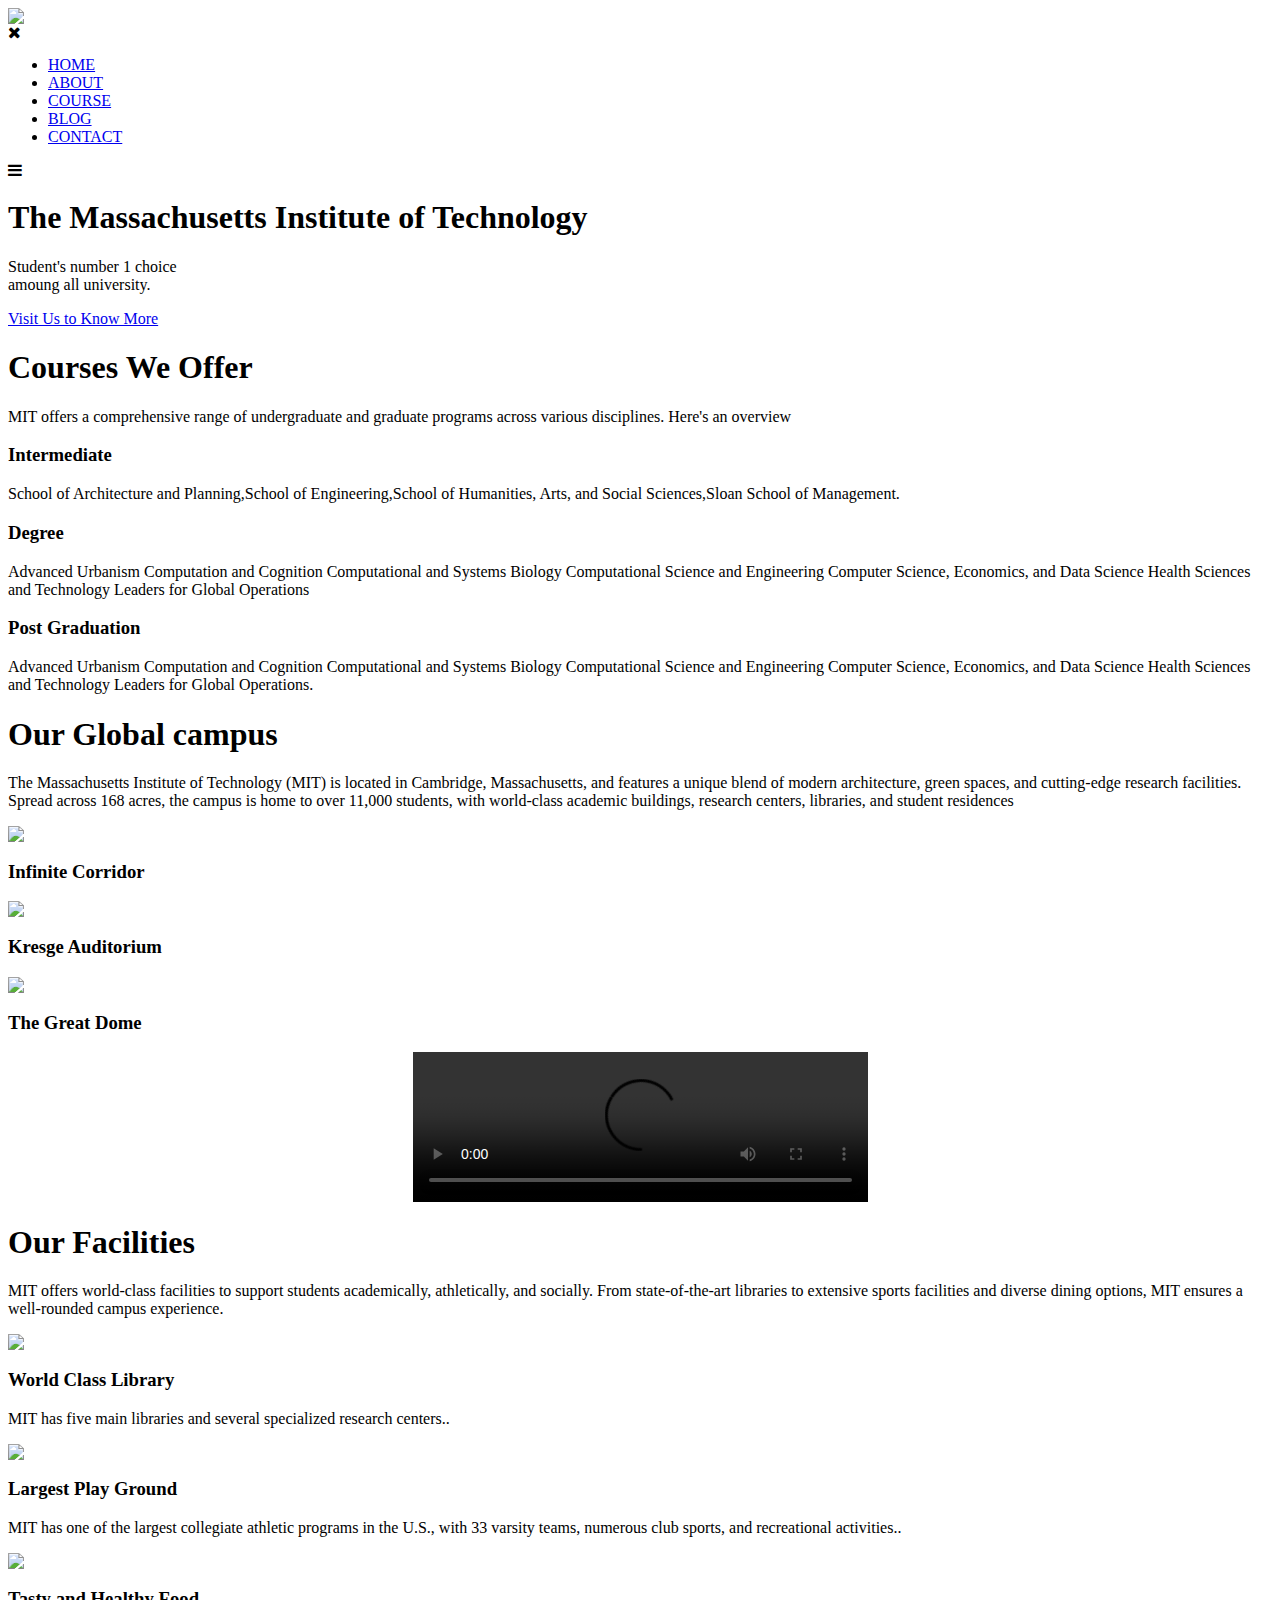
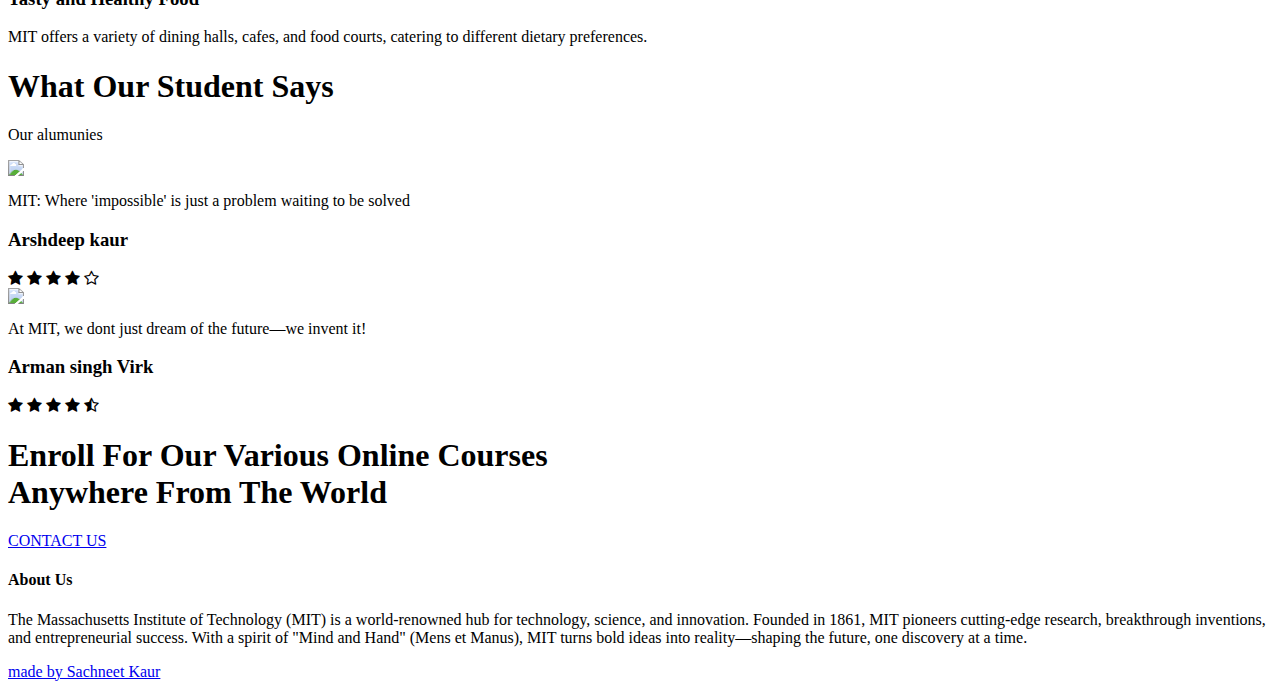
==== index.html @ 964aea7c "Add files via upload" ====
<html>
<head>
<meta name="viewport" content="width=device-width, initial-scale=1.0">
<title>University Website Design - Easy Tutorials</title>
<link rel="stylesheet" href="style.css">
<link href="https://fonts.googleapis.com/css?family=Poppins:100,200,300,400,600,700&display=swap" rel="stylesheet">
<link rel="stylesheet" href="https://stackpath.bootstrapcdn.com/font-awesome/4.7.0/css/font-awesome.min.css"> 
</head>
<body>
    <section class="header">
        
        <nav>
            <a href="index.html"><img src="C:/Users/diljo/OneDrive/Desktop/EdufordCode/images/logo.png"></a>
            <div class="nav-links" id="navLinks">  
                <i class="fa fa-close" onclick="hideMenu()"></i>
                <ul>
                    <li><a href="index.html">HOME</a></li>
                    <li><a href="about.html">ABOUT</a></li>
                    <li><a href="course.html">COURSE</a></li>
                    <li><a href="blog.html">BLOG</a></li>
                    <li><a href="contact.html">CONTACT</a></li>
                </ul>
            </div>
            <i class="fa fa-bars" onclick="showMenu()"></i>
        </nav>
        
        <div class="text-box">
            <h1>The Massachusetts Institute of Technology</h1>
            <p>Student's number 1 choice <br>amoung all university.</p>
            <a href="contact.html" class="hero-btn">Visit Us to Know More</a>
        </div>
    </section>
    
<!---------- course ----------->
    
    <section class="course">
        <h1>Courses We Offer</h1>
        <p>​MIT offers a comprehensive range of undergraduate and graduate programs across various disciplines. Here's an overview</p>
        <div class="row">
            <div class="course-col">
                <h3>Intermediate</h3>
                <p>School of Architecture and Planning,School of Engineering,School of Humanities, Arts, and Social Sciences,Sloan School of Management.</p>
            </div>
            <div class="course-col">
                <h3>Degree</h3>
                <p>Advanced Urbanism

                    Computation and Cognition
                    
                    Computational and Systems Biology
                    
                    Computational Science and Engineering
                    
                    Computer Science, Economics, and Data Science
                    
                    Health Sciences and Technology
                    
                    Leaders for Global Operations</p>
            </div>
            <div class="course-col">
                <h3>Post Graduation</h3>
                <p>Advanced Urbanism

                    Computation and Cognition
                    
                    Computational and Systems Biology
                    
                    Computational Science and Engineering
                    
                    Computer Science, Economics, and Data Science
                    
                    Health Sciences and Technology
                    
                    Leaders for Global Operations.</p>
            </div>
        </div>
    </section>
    
<!---------- campus ---------->
    
    <section class="campus">
        <h1>Our Global campus</h1>
        <p>The Massachusetts Institute of Technology (MIT) is located in Cambridge, Massachusetts, and features a unique blend of modern architecture, green spaces, and cutting-edge research facilities. Spread across 168 acres, the campus is home to over 11,000 students, with world-class academic buildings, research centers, libraries, and student residences</p>
            <div class="row">
                <div class="campus-col">
                    <img src="C:/Users/diljo/OneDrive/Desktop/EdufordCode/images/mitcampus1.jpg">
                    <div class="layer">
                        <h3>Infinite Corridor</h3>
                    </div>
                </div>
                <div class="campus-col">
                    <img src="C:/Users/diljo/OneDrive/Desktop/EdufordCode/images/mitcampus.jpg">
                    <div class="layer">
                        <h3>Kresge Auditorium</h3>
                    </div>
                </div>
                <div class="campus-col">
                    <img src="C:/Users/diljo/OneDrive/Desktop/EdufordCode/images/mitcampus2.jpg.">
                    <div class="layer">
                        <h3>The Great Dome</h3>
                    
                    </div>
                </div>
               
                
            </div>
    </section>
    <div style="display: flex; justify-content: center;">
        <video src="C:/Users/diljo/Downloads/mit.mp4" width="455"  controls></video>
        </div>
    
<!---------- Facilities ---------->
    
    <section class="facility">
        <h1>Our Facilities</h1>
        <p>MIT offers world-class facilities to support students academically, athletically, and socially. From state-of-the-art libraries to extensive sports facilities and diverse dining options, MIT ensures a well-rounded campus experience.</p>
            <div class="row">
                <div class="facility-col">
                    <img src="C:/Users/diljo/OneDrive/Desktop/EdufordCode/images/library.png">
                    <h3>World Class Library</h3>
                    <p>MIT has five main libraries and several specialized research centers..</p>
                </div>
                <div class="facility-col">
                    <img src="C:/Users/diljo/OneDrive/Desktop/EdufordCode/images/basketball.png">
                    <h3>Largest Play Ground</h3>
                    <p>MIT has one of the largest collegiate athletic programs in the U.S., with 33 varsity teams, numerous club sports, and recreational activities..</p>
                </div>
                <div class="facility-col">
                    <img src="C:/Users/diljo/OneDrive/Desktop/EdufordCode/images/cafeteria.png">
                    <h3>Tasty and Healthy Food</h3>
                    <p>MIT offers a variety of dining halls, cafes, and food courts, catering to different dietary preferences.</p>
                </div>
            </div>
    </section>
    
    
<!---------- testimonials ---------->
    
    <section class="testimonials">
        <h1>What Our Student Says</h1>
        <p>Our alumunies </p>
            <div class="row">
                <div class="testimonial-col">
                    <img src="C:/Users/diljo/OneDrive/Desktop/EdufordCode/images/user1.jpg">
                    <div> 
                        <p>MIT: Where 'impossible' is just a problem waiting to be solved</p>
                        <h3>Arshdeep kaur</h3>
                        <i class="fa fa-star"></i>
                        <i class="fa fa-star"></i>
                        <i class="fa fa-star"></i>
                        <i class="fa fa-star"></i>
                        <i class="fa fa-star-o"></i>
                    </div>
                </div>
                <div class="testimonial-col">
                    <img src="C:/Users/diljo/OneDrive/Desktop/EdufordCode/images/user2.jpg">
                    <div>
                        <p>At MIT, we dont just dream of the future—we invent it!</p>
                        <h3>Arman singh Virk</h3>
                        <i class="fa fa-star"></i>
                        <i class="fa fa-star"></i>
                        <i class="fa fa-star"></i>
                        <i class="fa fa-star"></i>
                        <i class="fa fa-star-half-o"></i>
                    </div>
                </div>
                
            </div>
    </section>
    
<!------ Call To Action ------>

<section class="cta">
    
       <h1>Enroll For Our Various Online Courses<br>Anywhere From The World</h1>
        <a href="https://www.youtube.com/c/EasyTutorialsVideo?sub_confirmation=1" class="hero-btn">CONTACT US</a>
    
</section>    
 
<!-------- footer ---------->

<section class="footer">
        <h4>About Us</h4>
        <p>The Massachusetts Institute of Technology (MIT) is a world-renowned hub for technology, science, and innovation. Founded in 1861, MIT pioneers cutting-edge research, breakthrough inventions, and entrepreneurial success. With a spirit of "Mind and Hand" (Mens et Manus), MIT turns bold ideas into reality—shaping the future, one discovery at a time. </p>
        
            
        </div>
        <a href="https://www.youtube.com/c/EasyTutorialsVideo?sub_confirmation=1" class="footer-link"><p>made by Sachneet Kaur</p></a>
</section>    
  
  
<!----JavaScript for toggle menu---->
<script>
    var navLinks = document.getElementById("navLinks");

    function showMenu() {
        navLinks.style.right = "0";
    }

    function hideMenu() {
        navLinks.style.right = "-200px";
    }
</script> 
    
</body>
</html>
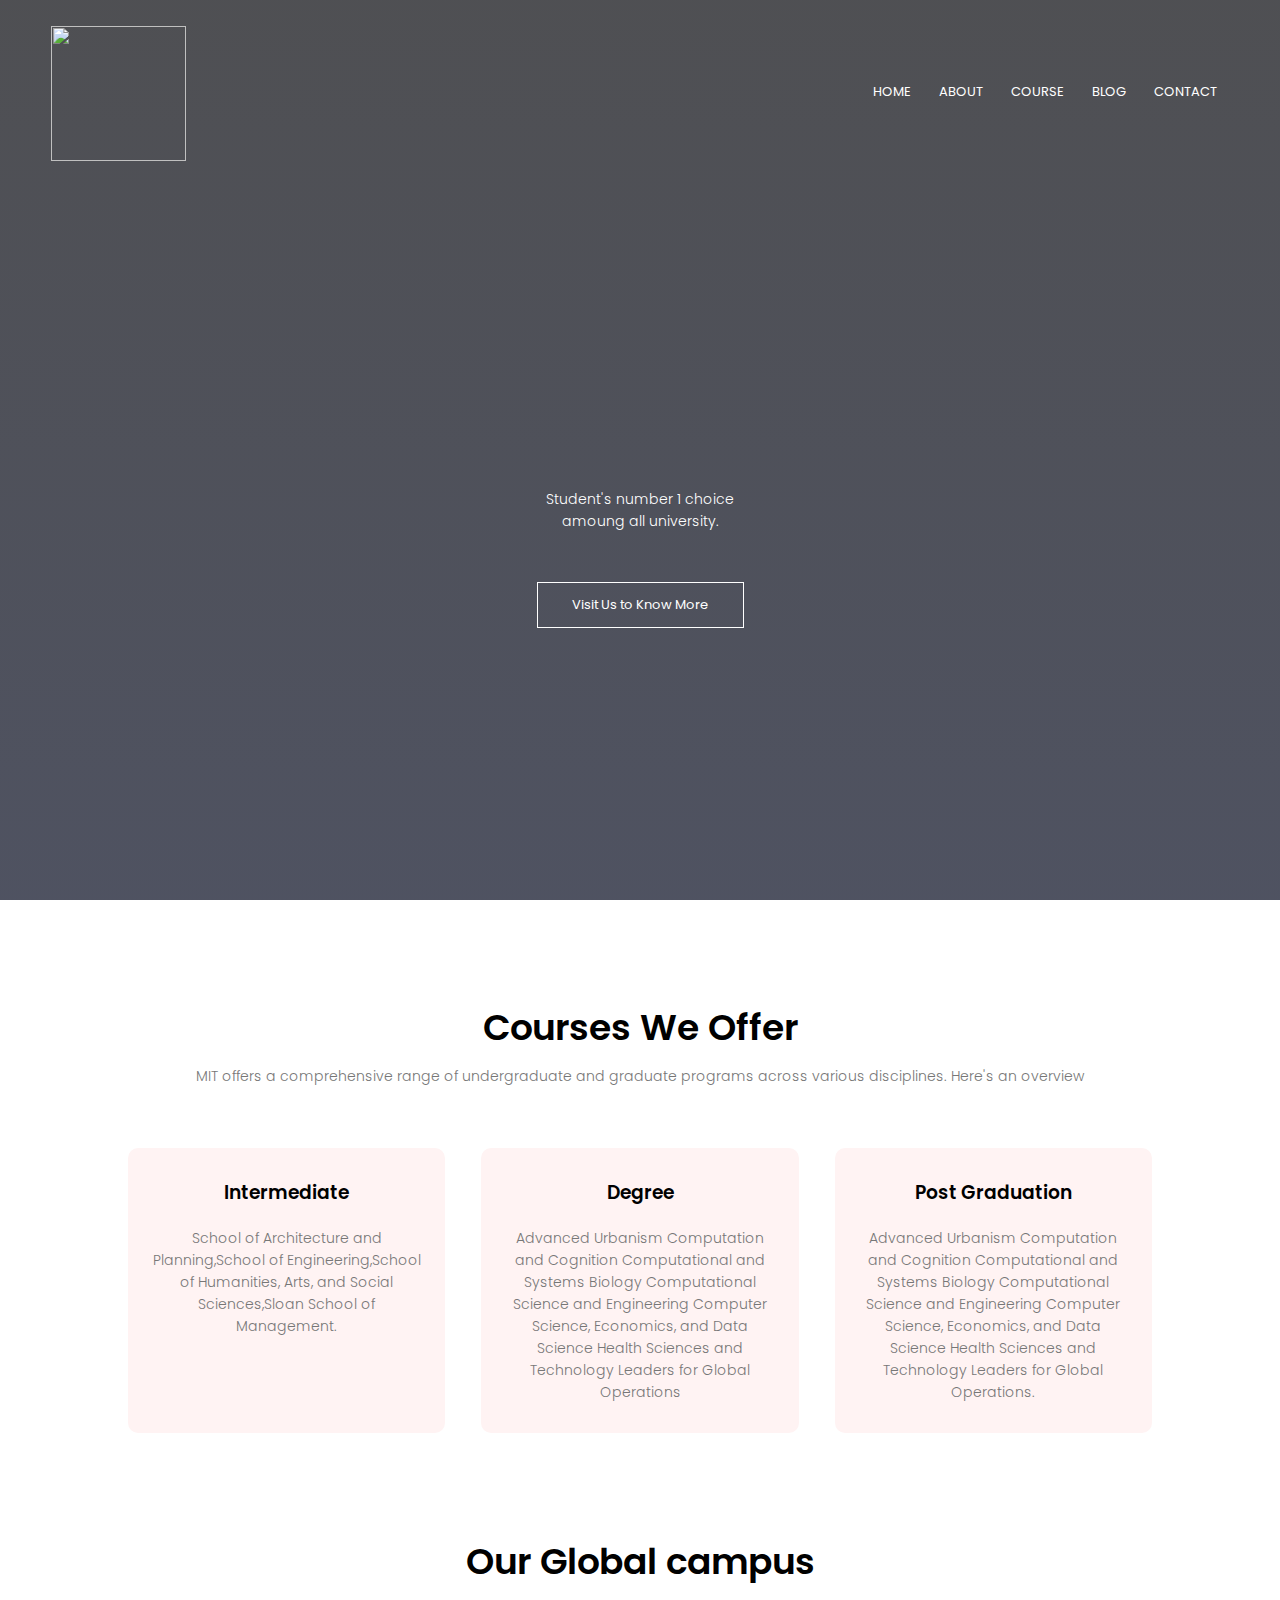
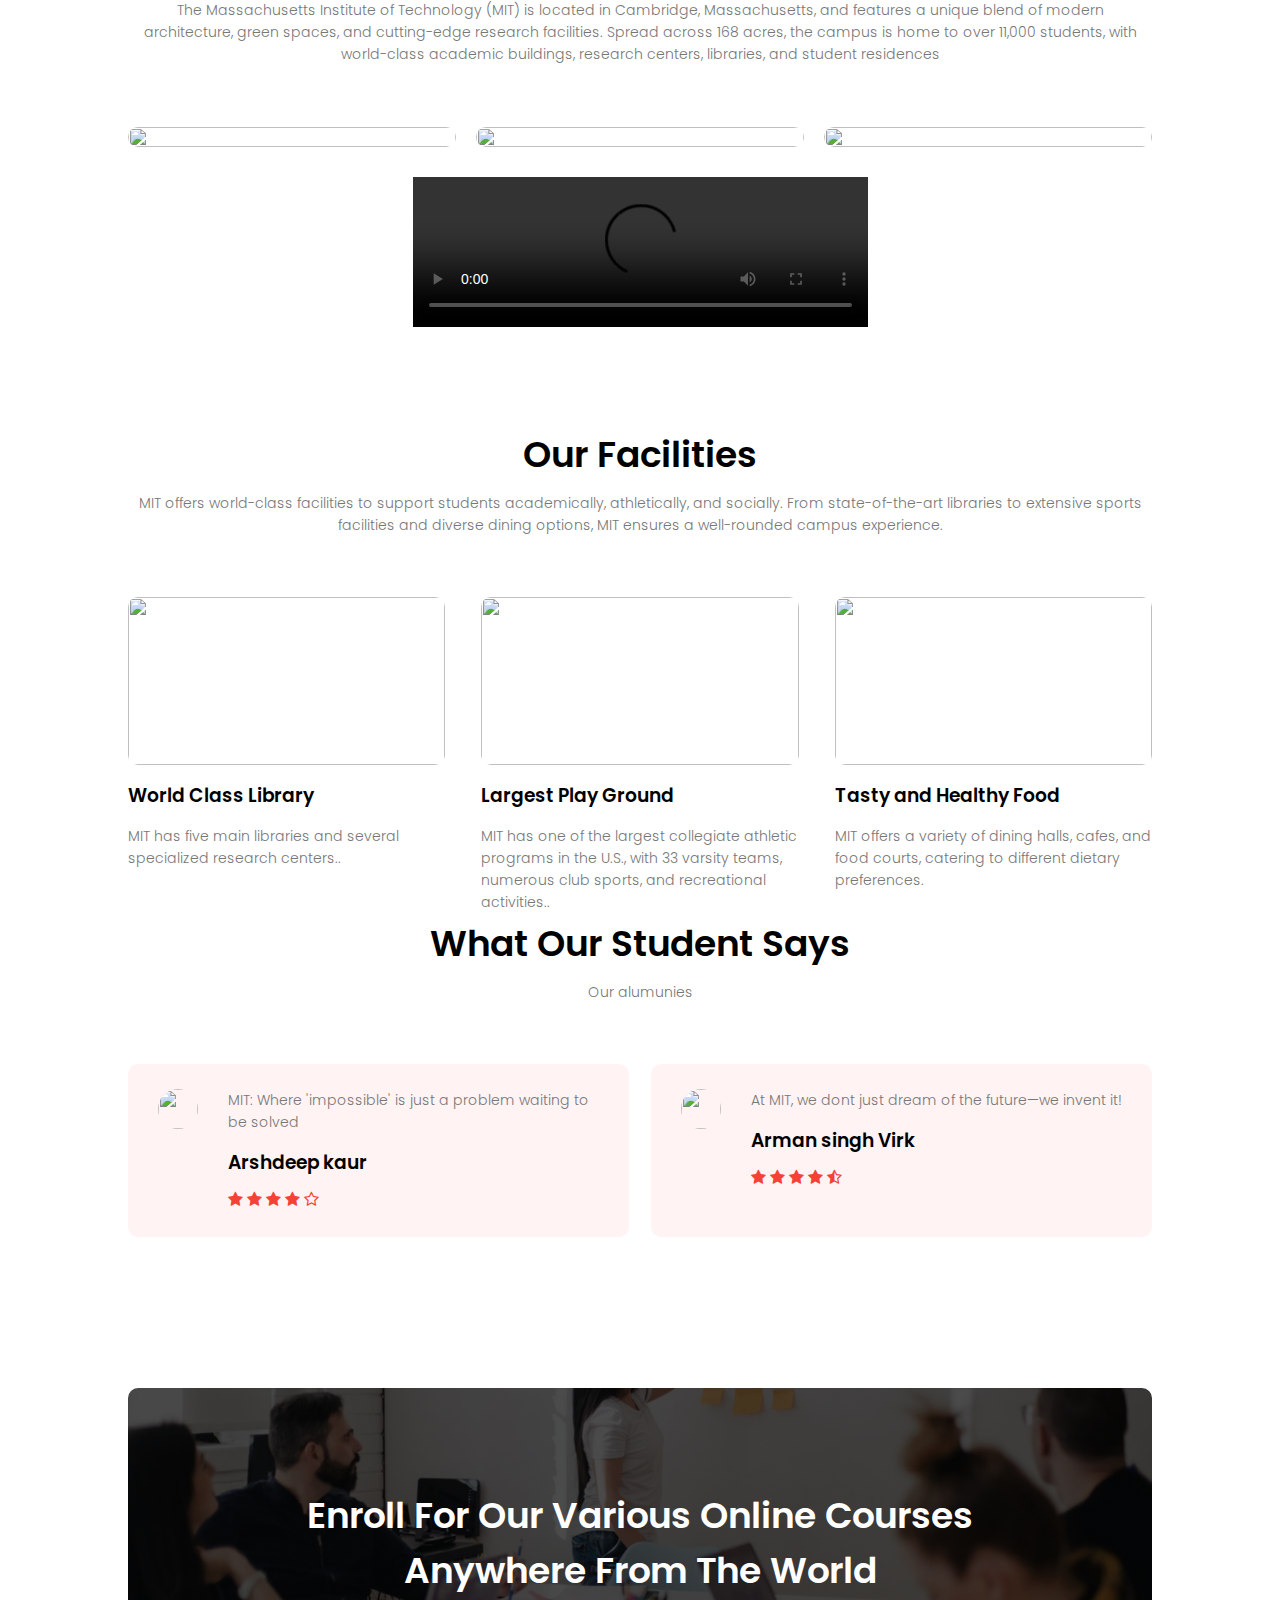
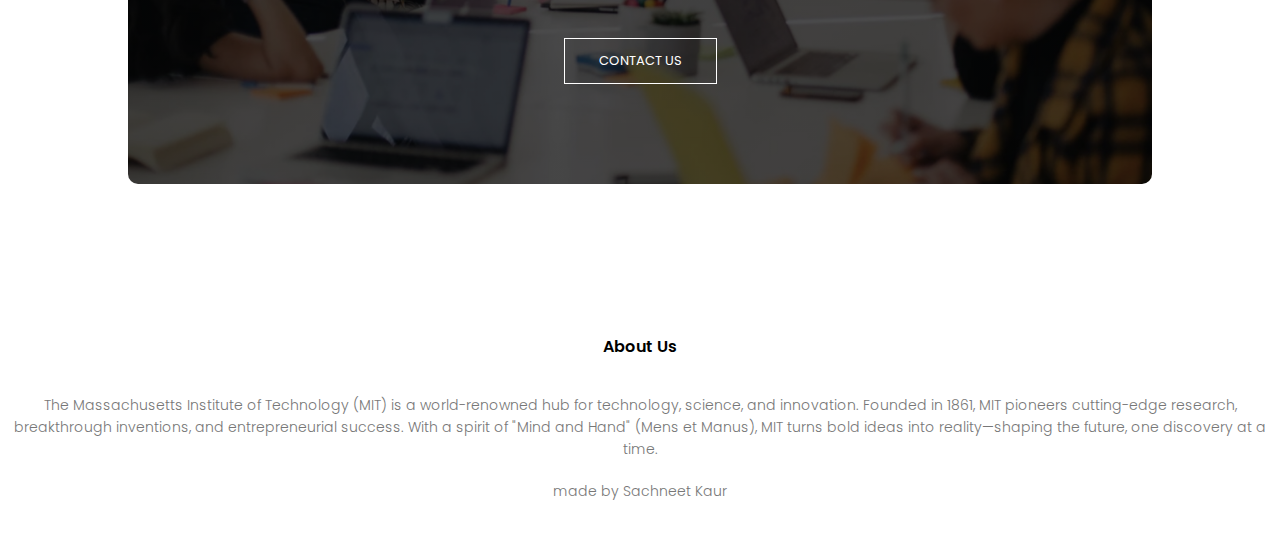
==== commit b29df5b8: "Update index.html" ====
--- a/index.html
+++ b/index.html
@@ -1,7 +1,7 @@
 <html>
 <head>
 <meta name="viewport" content="width=device-width, initial-scale=1.0">
-<title>University Website Design - Easy Tutorials</title>
+<title>massachusetts institute of technology</title>
 <link rel="stylesheet" href="style.css">
 <link href="https://fonts.googleapis.com/css?family=Poppins:100,200,300,400,600,700&display=swap" rel="stylesheet">
 <link rel="stylesheet" href="https://stackpath.bootstrapcdn.com/font-awesome/4.7.0/css/font-awesome.min.css"> 
--- a/style.css
+++ b/style.css
@@ -0,0 +1,587 @@
+*{
+    margin: 0;
+    padding: 0;
+    font-family: 'Poppins', sans-serif;
+}
+.header{
+    min-height: 100vh;
+    width: 100%;
+    background-image: linear-gradient(rgba(4, 5, 10, 0.7),rgba(4,9,30,0.7)),url(C:/Users/diljo/OneDrive/Desktop/EdufordCode/images/banner.jpg);
+    background-position: center;
+    background-size: cover;
+    position: relative;
+    overflow: hidden;
+
+}
+/* Add a 3D perspective */
+/* Smooth Opening Animation */
+/* Smooth Fade-in for Images */
+@keyframes fadeInImages {
+    from {
+        opacity: 0;
+        transform: scale(0.9);
+    }
+    to {
+        opacity: 1;
+        transform: scale(1);
+    }
+}
+
+/* Smooth Fade-in for Texts (Delayed) */
+/* Smooth Fade-in for Images */
+@keyframes fadeInImages {
+    from {
+        opacity: 0;
+        transform: scale(0.9);
+    }
+    to {
+        opacity: 1;
+        transform: scale(1);
+    }
+}
+
+/* Smooth Fade-in for Texts with Center Alignment */
+@keyframes fadeInText {
+    0% {
+        opacity: 0;
+        transform: translateY(20px);
+        text-align: left;
+    }
+    50% {
+        opacity: 0.5;
+    }
+    100% {
+        opacity: 1;
+        transform: translateY(0);
+        text-align: center;
+    }
+}
+
+/* Apply animation to images first */
+img {
+    animation: fadeInImages 1s ease-out;
+}
+
+/* Apply to text with delay & center alignment */
+.text-box h1 {
+    animation: fadeInText 1.5s ease-out;
+    animation-delay: 0.5s; /* Delay so images appear first */
+    opacity: 0; /* Ensures text is hidden until animation starts */
+    animation-fill-mode: forwards;
+}
+
+
+
+
+
+nav{
+    display: flex;
+    padding: 2% 4%;
+    justify-content: space-between;
+    align-items: center;
+}
+nav img{
+    width: 135px;
+}
+.nav-links{
+    flex: 1;
+    text-align: right;
+}
+.nav-links ul li{
+    list-style: none;
+    display: inline-block;
+    padding: 8px 12px;
+    position: relative;
+}
+.nav-links ul li a{
+    color: #fff;
+    text-decoration: none;
+    font-size: 13px;
+}
+.nav-links ul li::after{
+    content: '';
+    width: 0%;
+    height: 2px;
+    background: #f44336;
+    display: block;
+    margin: auto;
+    transition: .5s;    
+}
+.nav-links ul li:hover::after{
+    width: 100%;
+}
+nav .fa{
+    display: none;
+}
+
+.text-box{
+    width: 90%;
+    color: #fff;
+    position: absolute;
+    top: 50%;
+    left: 50%;
+    transform: translate(-50%, -50%);
+    text-align: center;
+}
+.text-box h1{
+    font-size: 62px;
+}
+.text-box p{
+    margin: 20px 0 40px;
+    font-size: 14px;
+    color: #fff;
+}
+.hero-btn {
+    display: inline-block;
+    text-decoration: none;
+    color: #fff;
+    border: 1px solid #fff;
+    padding: 12px 34px;
+    font-size: 13px;
+    background: transparent;
+    position: relative;
+    cursor: pointer;
+    transition: 1s;
+}
+
+.hero-btn:hover{
+    border: 1px solid #f44336;
+    background: #f44336;
+}
+
+
+@media(max-width: 700px)
+{
+   .nav-links ul li
+    {
+        display: block;
+    }
+    .nav-links
+    {
+        position: fixed;
+        background: #f44336;
+        height: 100vh;
+        width: 200px;
+        top: 0;
+        right: -200px;
+        text-align: left;
+        z-index: 2;
+        transition: 0.5s;
+    }
+    .nav-links ul{
+        padding: 30px;
+    }
+    nav .fa{
+        display: block;
+        color: #fff;
+        margin: 10px;
+        font-size: 22px;
+        cursor: pointer; 
+    }
+    .text-box h1{
+        font-size: 20px;
+    }
+}
+
+/*---------- course --------*/
+
+.course{
+    width: 80%;
+    margin: auto;
+    text-align: center;
+    padding-top: 100px;
+}
+h1{
+    font-size: 36px;
+    font-weight: 600;
+}
+p{
+    color: #777;
+    font-size: 14px;
+    font-weight: 300;
+    line-height: 22px;
+    padding: 10px;
+}
+.row{
+    margin-top: 5%;
+    display: flex;
+    justify-content: space-between;  
+}
+  
+.course-col{
+    flex-basis: 31%;
+    background: #fff3f3;
+    border-radius: 10px;
+    margin-bottom: 5%;
+    padding: 20px 12px;
+    box-sizing: border-box;
+    transition: .5s;
+}
+h3{
+    text-align: center;
+    font-weight: 600;
+    margin: 10px 0;
+}
+.course-col:hover{
+    box-shadow: 0 0 20px 0px rgba(0, 0, 0, 0.2);
+}
+
+@media (max-width:700px){
+    .row{
+        flex-direction: column;
+    }
+} 
+
+/*---------------- campus ----------------*/
+
+.campus{
+    width: 80%;
+    margin: auto;
+    text-align: center;
+    padding-top: 50px;
+}
+.campus-col{
+    flex-basis: 32%;
+    border-radius: 10px;
+    margin-bottom: 30px;
+    position: relative;
+    overflow: hidden;
+}
+.campus-col img{
+    width: 100%;
+}
+
+.layer{
+    background: transparent;
+    height: 100%;
+    width: 100%;
+    top: 0;
+    left: 0;
+    position: absolute;
+    transition: .5s;
+}
+.layer:hover{
+    background: rgba(226, 0, 0, 0.7);
+}
+.layer h3{
+    width: 100%;
+    font-weight: 500;
+    color: #fff;
+    font-size: 26px;
+    bottom: 0;
+    left: 50%;
+    transform: translateX(-50%);
+    position: absolute;
+    opacity: 0;
+    transition: .5s;
+}
+.layer:hover h3{
+    bottom: 49%;
+    opacity: 1;
+}
+
+/*-------------- Facilities ----------------*/
+
+.facility{
+    width: 80%;
+    margin: auto;
+    text-align: center;
+    padding-top: 100px;
+}
+.facility-col{
+    flex-basis: 31%;
+    border-radius: 10px;
+    margin-bottom: 5%;
+    text-align: left;
+}
+.facility-col img{
+    width: 100%;
+    border-radius: 10px;
+}
+.facility-col p{
+    padding: 0;
+}
+.facility-col h3{
+    margin-top: 16px;
+    margin-bottom: 15px;
+    text-align: left;
+}
+
+/*---------------- testimonials ------------------*/
+
+.testimonials{
+    width: 80%;
+    margin: auto;
+    padding-top: 100px;
+    text-align: center;
+}
+
+.testimonial-col{
+    flex-basis: 44%;
+    border-radius: 10px;
+    margin-bottom: 5%;
+    text-align: left;
+    background: #fff3f3;
+    padding: 25px;
+    cursor: pointer;
+    display: flex;
+}
+.testimonial-col img{
+    height: 40px;
+    margin-left: 5px;
+    margin-right: 30px;
+    border-radius: 50%;
+}
+.testimonial-col p{
+    padding: 0;
+}
+.testimonial-col h3{
+    margin-top: 15px;
+    text-align: left;
+}
+.testimonial-col .fa{
+    color: #f44336;
+}
+
+@media(max-width:700px){
+    .testimonial-col img{
+        margin-left: 0px;
+        margin-right: 15px;
+    }
+}
+
+/*-------- Call To Action ----------*/
+
+
+.cta{
+    margin: 100px auto;
+    width: 80%;
+    background-image: linear-gradient(rgba(0,0,0,0.7),rgba(0,0,0,0.7)),url(images/banner2.jpg);
+    background-position: center;
+    background-size: cover;
+    border-radius: 10px;
+    text-align: center;
+    padding: 100px 0;
+}
+.cta h1{
+    color: #fff;
+    margin-bottom: 40px; 
+    padding: 0; 
+}
+
+@media(max-width:700px){
+    .cta h1{
+        font-size: 24px;
+    }
+}
+
+/*--------------Footer---------------*/
+
+.footer{
+    width: 100%;
+    text-align: center;
+    padding: 30px 0;
+}
+.footer h4{
+    margin-bottom: 25px;
+    margin-top: 20px;
+    font-weight: 600;
+}
+
+.icons .fa{
+    color: #f44336;
+    margin: 0 13px;
+    cursor: pointer;
+    padding: 18px 0;
+}
+.fa-heart-o{
+    color: #f44336;
+}
+
+
+/*--------------- About Us Page --------------*/
+
+
+.sub-header{
+    height: 50vh;
+    width: 100%;
+    background-image: linear-gradient(rgba(4,9,30,0.7),rgba(4,9,30,0.7)),url(images/background.jpg);
+    background-position: center;
+    background-size: cover;
+    text-align: center;
+    color: #fff;
+}
+.sub-header h1{
+    margin-top: 100px;
+}
+.about-us{
+    width: 80%;
+    margin: auto;
+    padding-top: 80px;
+    padding-bottom: 50px;
+}
+
+.about-col{
+    flex-basis: 48%;
+    padding: 30px 2px;
+}
+.about-col h1{
+    padding-top: 0;
+}
+.about-col p{
+    padding: 15px 0 25px;
+}
+
+.hero-btn.red-btn{
+    border: 1px solid #f44336;
+    background: transparent;
+    color: #f44336;
+}
+.hero-btn.red-btn:hover{
+    border: 1px solid #f44336;
+    background: #f44336;
+    color: #fff;
+}
+.hero-btn.red-btn::after{
+    background: #f44336;
+}
+.hero-btn.red-btn::before{
+    background: #f44336;
+}
+.content-image{
+    flex-basis: 50%;
+}
+.about-col img{
+    width: 100%;
+}
+
+/*---------- Blog Page -------------*/
+
+.blog-content{
+    width: 80%;
+    margin: auto;
+    padding: 60px 0;
+}
+.blog-left{
+    flex-basis: 65%;
+}
+.blog-right{
+    flex-basis: 32%;
+}
+.blog-left img{
+    width: 100%;
+}
+.blog-left h2{
+    color: #222;
+    font-weight: 600;
+    margin: 30px 0;
+}
+.blog-left p{
+    color: #999;
+    padding: 0;
+}
+
+.blog-right h3{
+    background: #f44336;
+    color: #fff;
+    padding: 7px 0;
+    font-size: 16px;
+    margin-bottom: 20px;
+}
+.blog-right div{
+    display: flex;
+    align-items: center;
+    justify-content: space-between;
+    color: #555;
+    padding: 8px;
+    box-sizing: border-box;
+}
+
+.comment-box{
+    border: 1px solid #ccc;
+    margin: 50px 0;
+    padding: 10px 20px;
+}
+
+.comment-box h3{
+    text-align: left;
+}
+.comment-form input, .comment-form textarea{
+    width: 100%;
+    padding: 10px;
+    margin: 15px 0;
+    box-sizing: border-box;
+    border: none;
+    outline: none;
+    background: #f0f0f0;
+}
+.comment-form button{
+    margin: 10px 0;
+}
+
+
+@media (max-width:700px){
+    .sub-header h1{
+        font-size: 24px;
+    }
+} 
+
+
+/*------- Contact Us Page ------------*/
+
+.location{
+    width: 80%;
+    margin: auto;
+    padding: 80px 0;
+}
+.location iframe{
+    width: 100%;
+}
+
+.contact-us{
+    width: 80%;
+    margin: auto;
+}
+.contact-col{
+    flex-basis: 48%;
+    margin-bottom: 30px;
+}
+
+.contact-col div{
+    display: flex;
+    align-items: center;
+    margin-bottom: 40px;
+}
+
+.contact-col div .fa{
+    font-size: 28px;
+    color: #f44336;
+    margin: 10px;
+    margin-right: 30px;
+}
+    
+.contact-col div p{
+    padding: 0;
+}
+.contact-col div h5{
+    font-size: 20px;
+    margin-bottom: 5px;
+    color: #555;
+    font-weight: 400;
+    
+}
+.contact-col input, .contact-col textarea{
+    width: 100%;
+    padding: 15px;
+    margin-bottom: 17px;
+    outline: none;
+    border: 1px solid #ccc;
+}
+
+.footer-link{
+    text-decoration: none;
+    color: #777;
+}
+
+
+
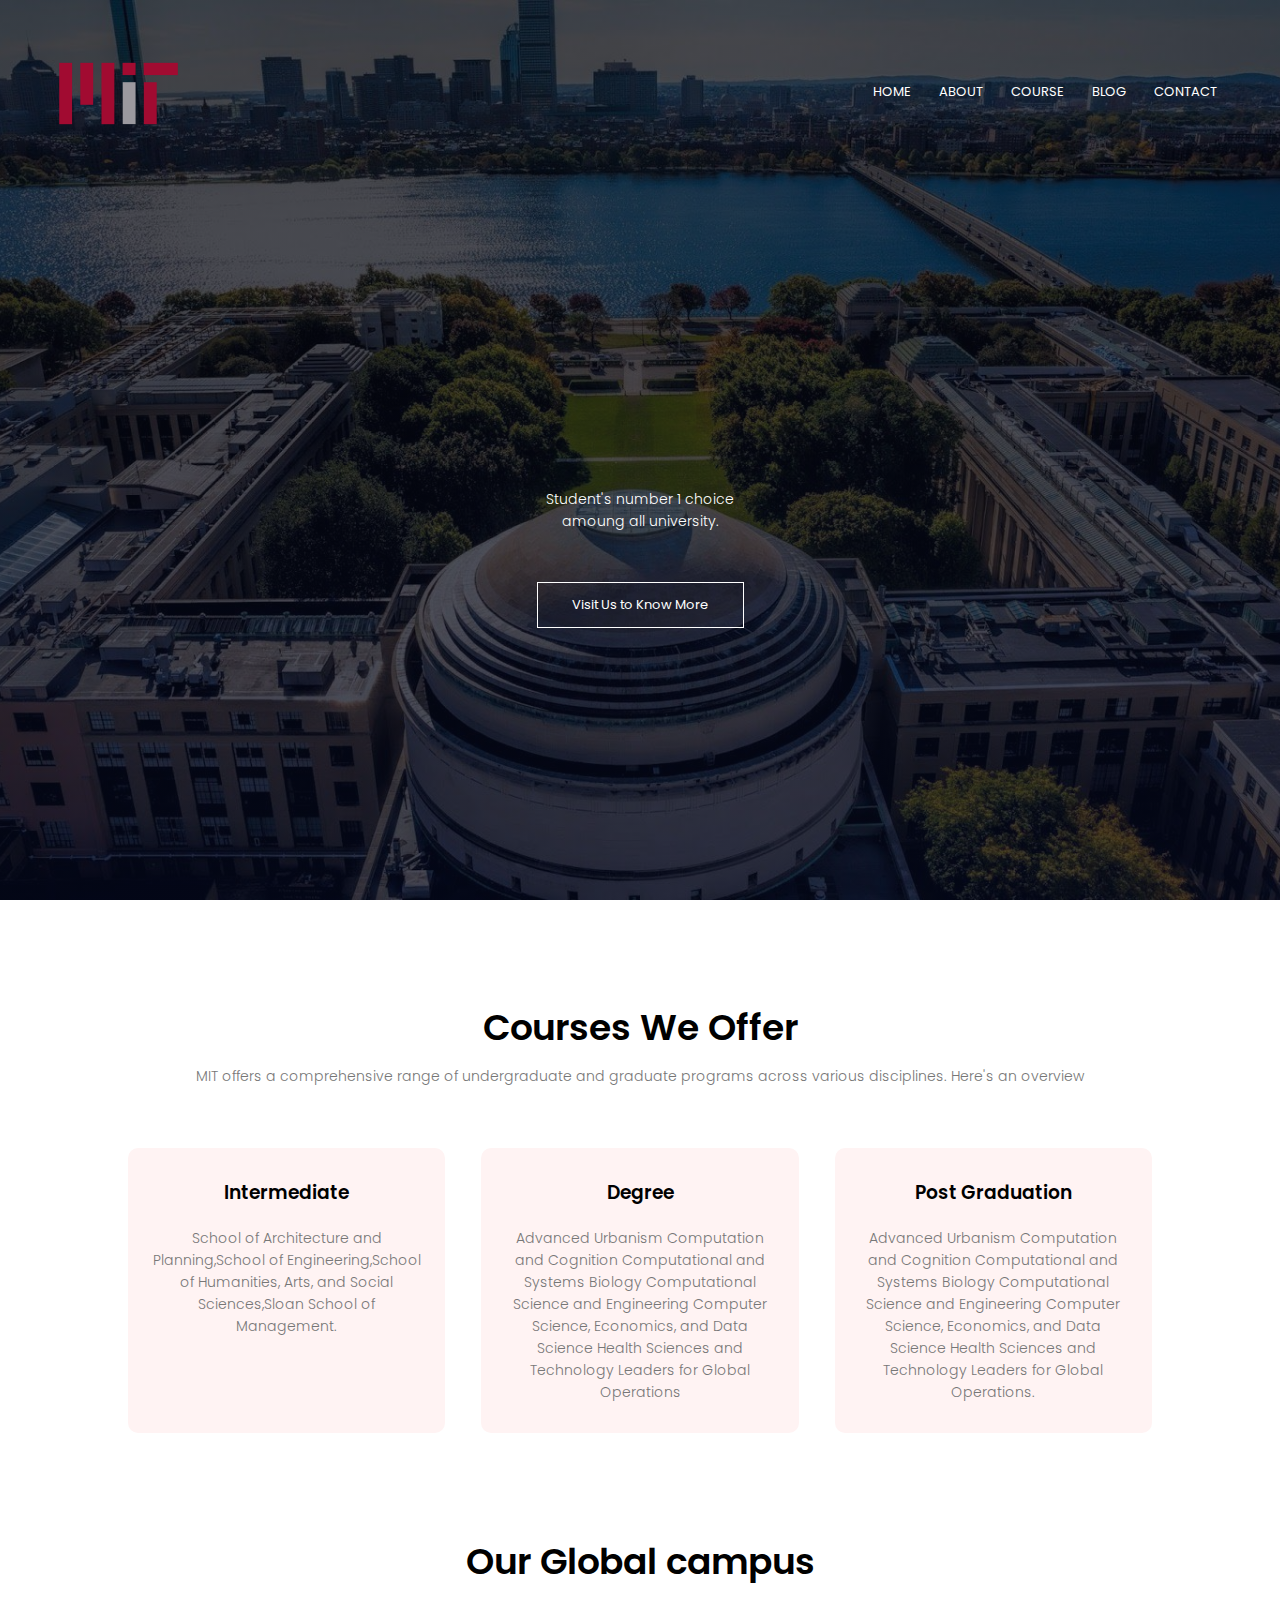
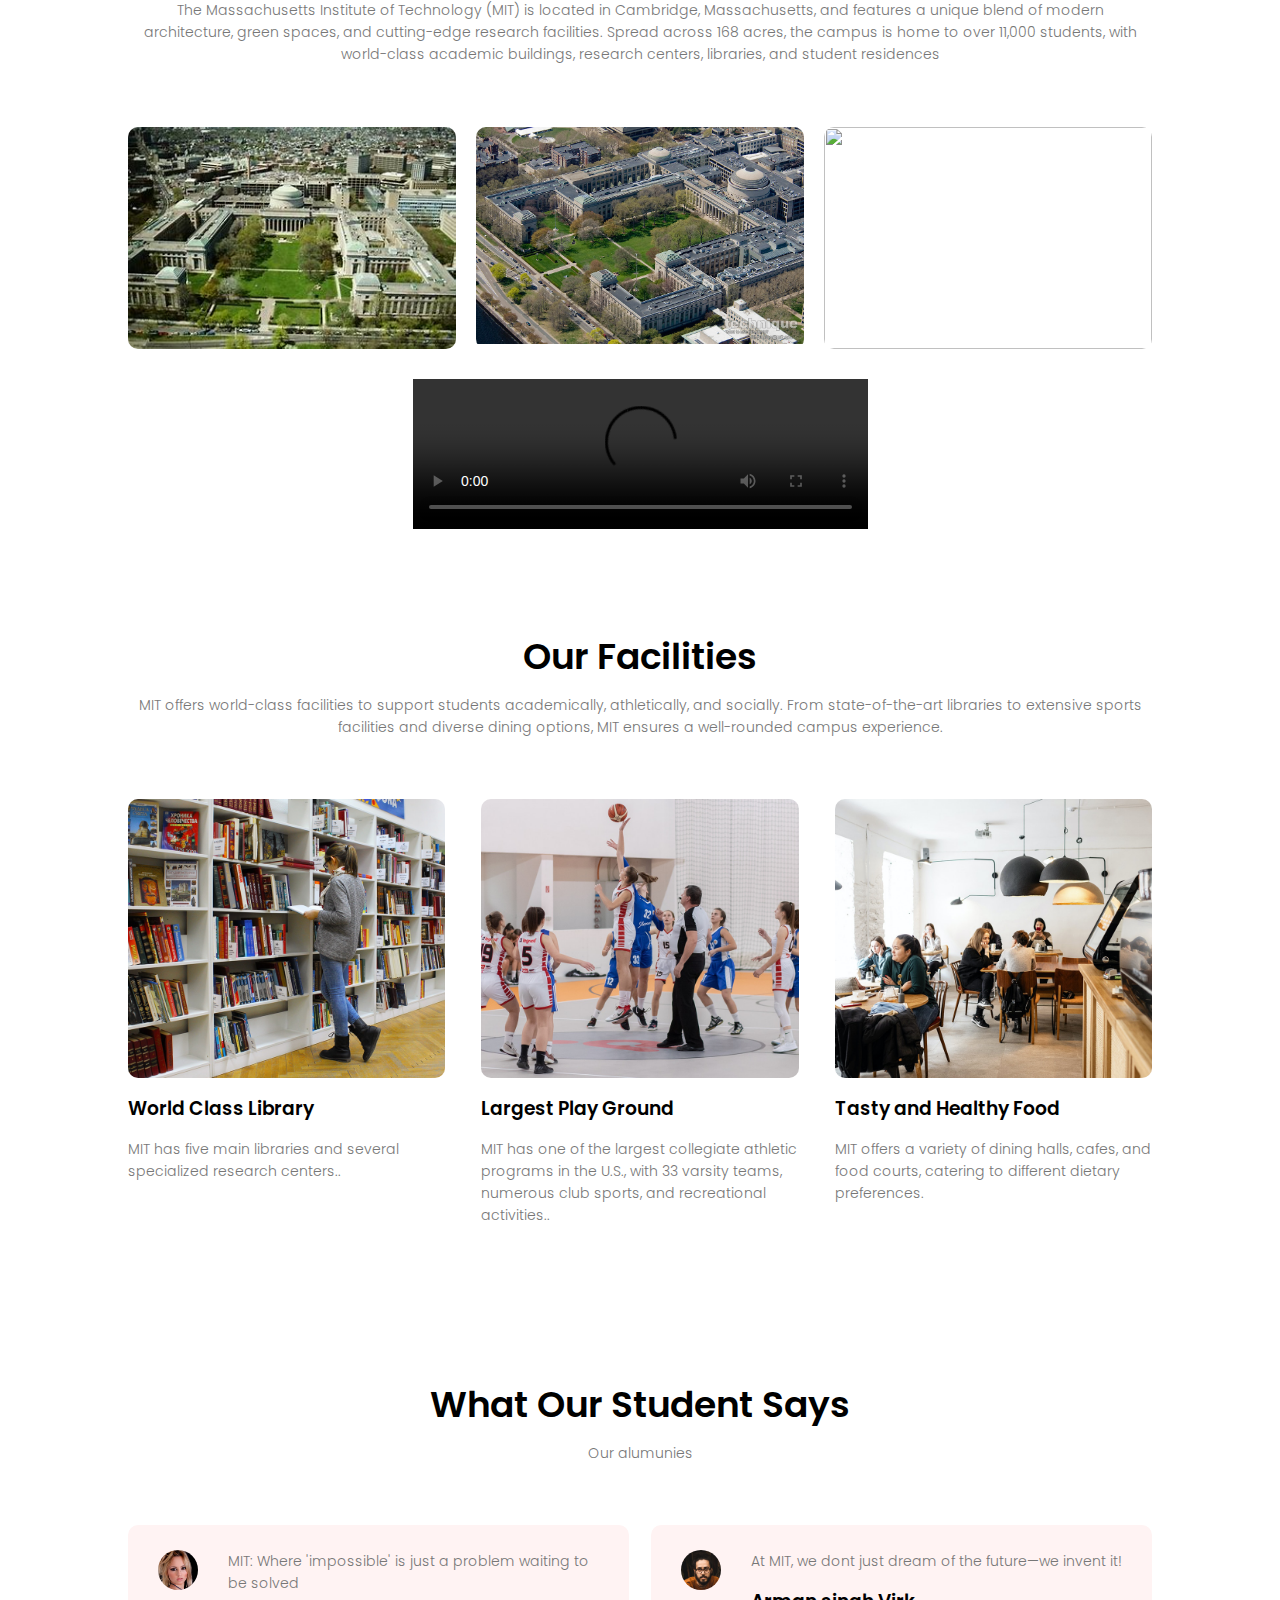
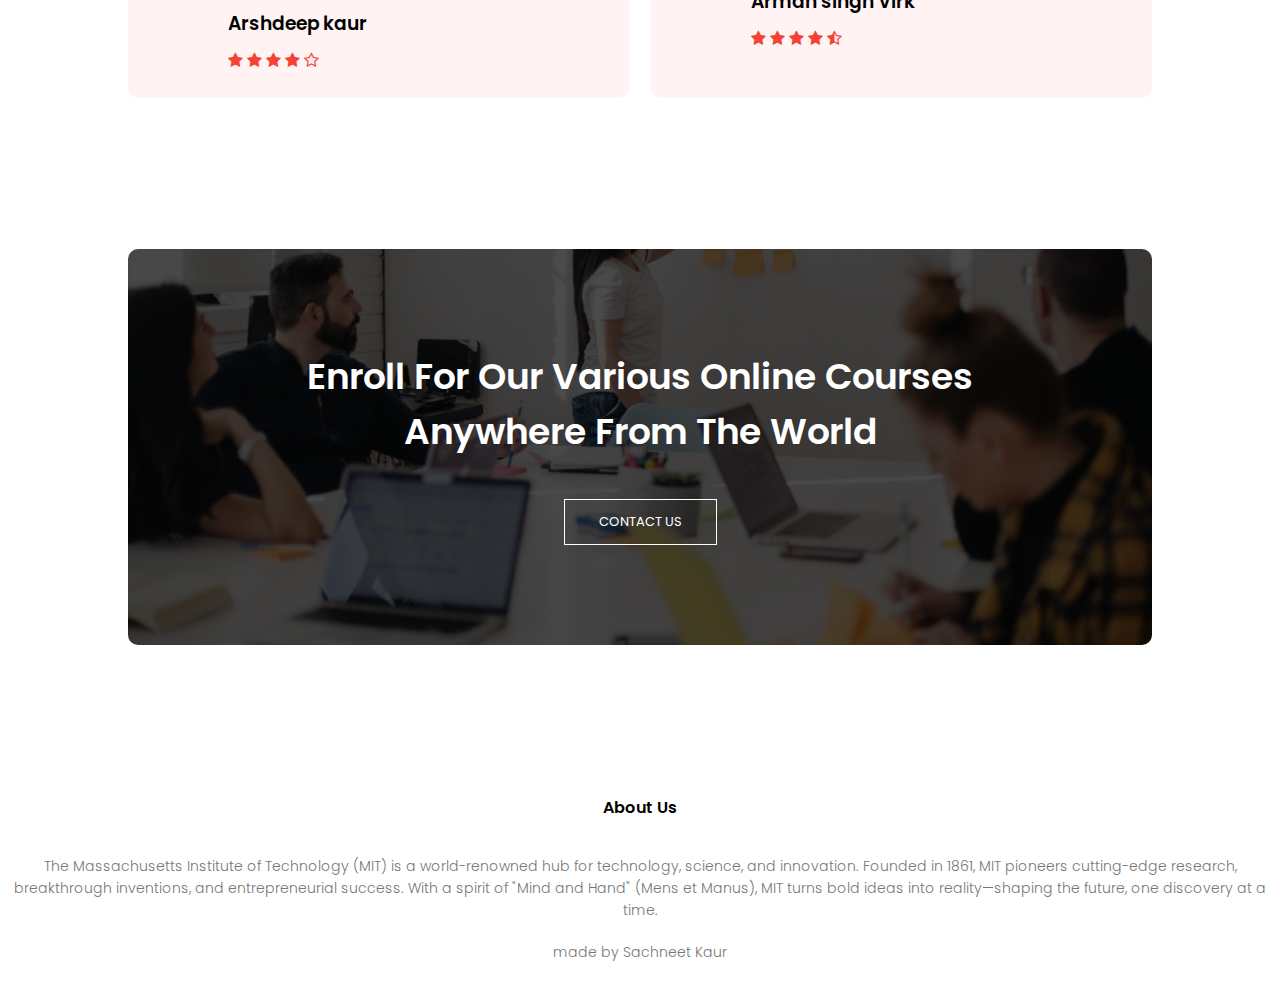
==== commit fcf45545: "Update index.html" ====
--- a/index.html
+++ b/index.html
@@ -10,7 +10,7 @@
     <section class="header">
         
         <nav>
-            <a href="index.html"><img src="C:/Users/diljo/OneDrive/Desktop/EdufordCode/images/logo.png"></a>
+            <a href="index.html"><img src="images/logo.png"></a>
             <div class="nav-links" id="navLinks">  
                 <i class="fa fa-close" onclick="hideMenu()"></i>
                 <ul>
@@ -83,19 +83,19 @@
         <p>The Massachusetts Institute of Technology (MIT) is located in Cambridge, Massachusetts, and features a unique blend of modern architecture, green spaces, and cutting-edge research facilities. Spread across 168 acres, the campus is home to over 11,000 students, with world-class academic buildings, research centers, libraries, and student residences</p>
             <div class="row">
                 <div class="campus-col">
-                    <img src="C:/Users/diljo/OneDrive/Desktop/EdufordCode/images/mitcampus1.jpg">
+                    <img src="images/mitcampus1.jpg">
                     <div class="layer">
                         <h3>Infinite Corridor</h3>
                     </div>
                 </div>
                 <div class="campus-col">
-                    <img src="C:/Users/diljo/OneDrive/Desktop/EdufordCode/images/mitcampus.jpg">
+                    <img src="images/mitcampus.jpg">
                     <div class="layer">
                         <h3>Kresge Auditorium</h3>
                     </div>
                 </div>
                 <div class="campus-col">
-                    <img src="C:/Users/diljo/OneDrive/Desktop/EdufordCode/images/mitcampus2.jpg.">
+                    <img src="images/mitcampus2.jpg.">
                     <div class="layer">
                         <h3>The Great Dome</h3>
                     
@@ -116,17 +116,17 @@
         <p>MIT offers world-class facilities to support students academically, athletically, and socially. From state-of-the-art libraries to extensive sports facilities and diverse dining options, MIT ensures a well-rounded campus experience.</p>
             <div class="row">
                 <div class="facility-col">
-                    <img src="C:/Users/diljo/OneDrive/Desktop/EdufordCode/images/library.png">
+                    <img src="images/library.png">
                     <h3>World Class Library</h3>
                     <p>MIT has five main libraries and several specialized research centers..</p>
                 </div>
                 <div class="facility-col">
-                    <img src="C:/Users/diljo/OneDrive/Desktop/EdufordCode/images/basketball.png">
+                    <img src="images/basketball.png">
                     <h3>Largest Play Ground</h3>
                     <p>MIT has one of the largest collegiate athletic programs in the U.S., with 33 varsity teams, numerous club sports, and recreational activities..</p>
                 </div>
                 <div class="facility-col">
-                    <img src="C:/Users/diljo/OneDrive/Desktop/EdufordCode/images/cafeteria.png">
+                    <img src="images/cafeteria.png">
                     <h3>Tasty and Healthy Food</h3>
                     <p>MIT offers a variety of dining halls, cafes, and food courts, catering to different dietary preferences.</p>
                 </div>
@@ -141,7 +141,7 @@
         <p>Our alumunies </p>
             <div class="row">
                 <div class="testimonial-col">
-                    <img src="C:/Users/diljo/OneDrive/Desktop/EdufordCode/images/user1.jpg">
+                    <img src="images/user1.jpg">
                     <div> 
                         <p>MIT: Where 'impossible' is just a problem waiting to be solved</p>
                         <h3>Arshdeep kaur</h3>
@@ -153,7 +153,7 @@
                     </div>
                 </div>
                 <div class="testimonial-col">
-                    <img src="C:/Users/diljo/OneDrive/Desktop/EdufordCode/images/user2.jpg">
+                    <img src="images/user2.jpg">
                     <div>
                         <p>At MIT, we dont just dream of the future—we invent it!</p>
                         <h3>Arman singh Virk</h3>
--- a/style.css
+++ b/style.css
@@ -6,7 +6,7 @@
 .header{
     min-height: 100vh;
     width: 100%;
-    background-image: linear-gradient(rgba(4, 5, 10, 0.7),rgba(4,9,30,0.7)),url(C:/Users/diljo/OneDrive/Desktop/EdufordCode/images/banner.jpg);
+    background-image: linear-gradient(rgba(4, 5, 10, 0.7),rgba(4,9,30,0.7)),url(images/banner.jpg);
     background-position: center;
     background-size: cover;
     position: relative;
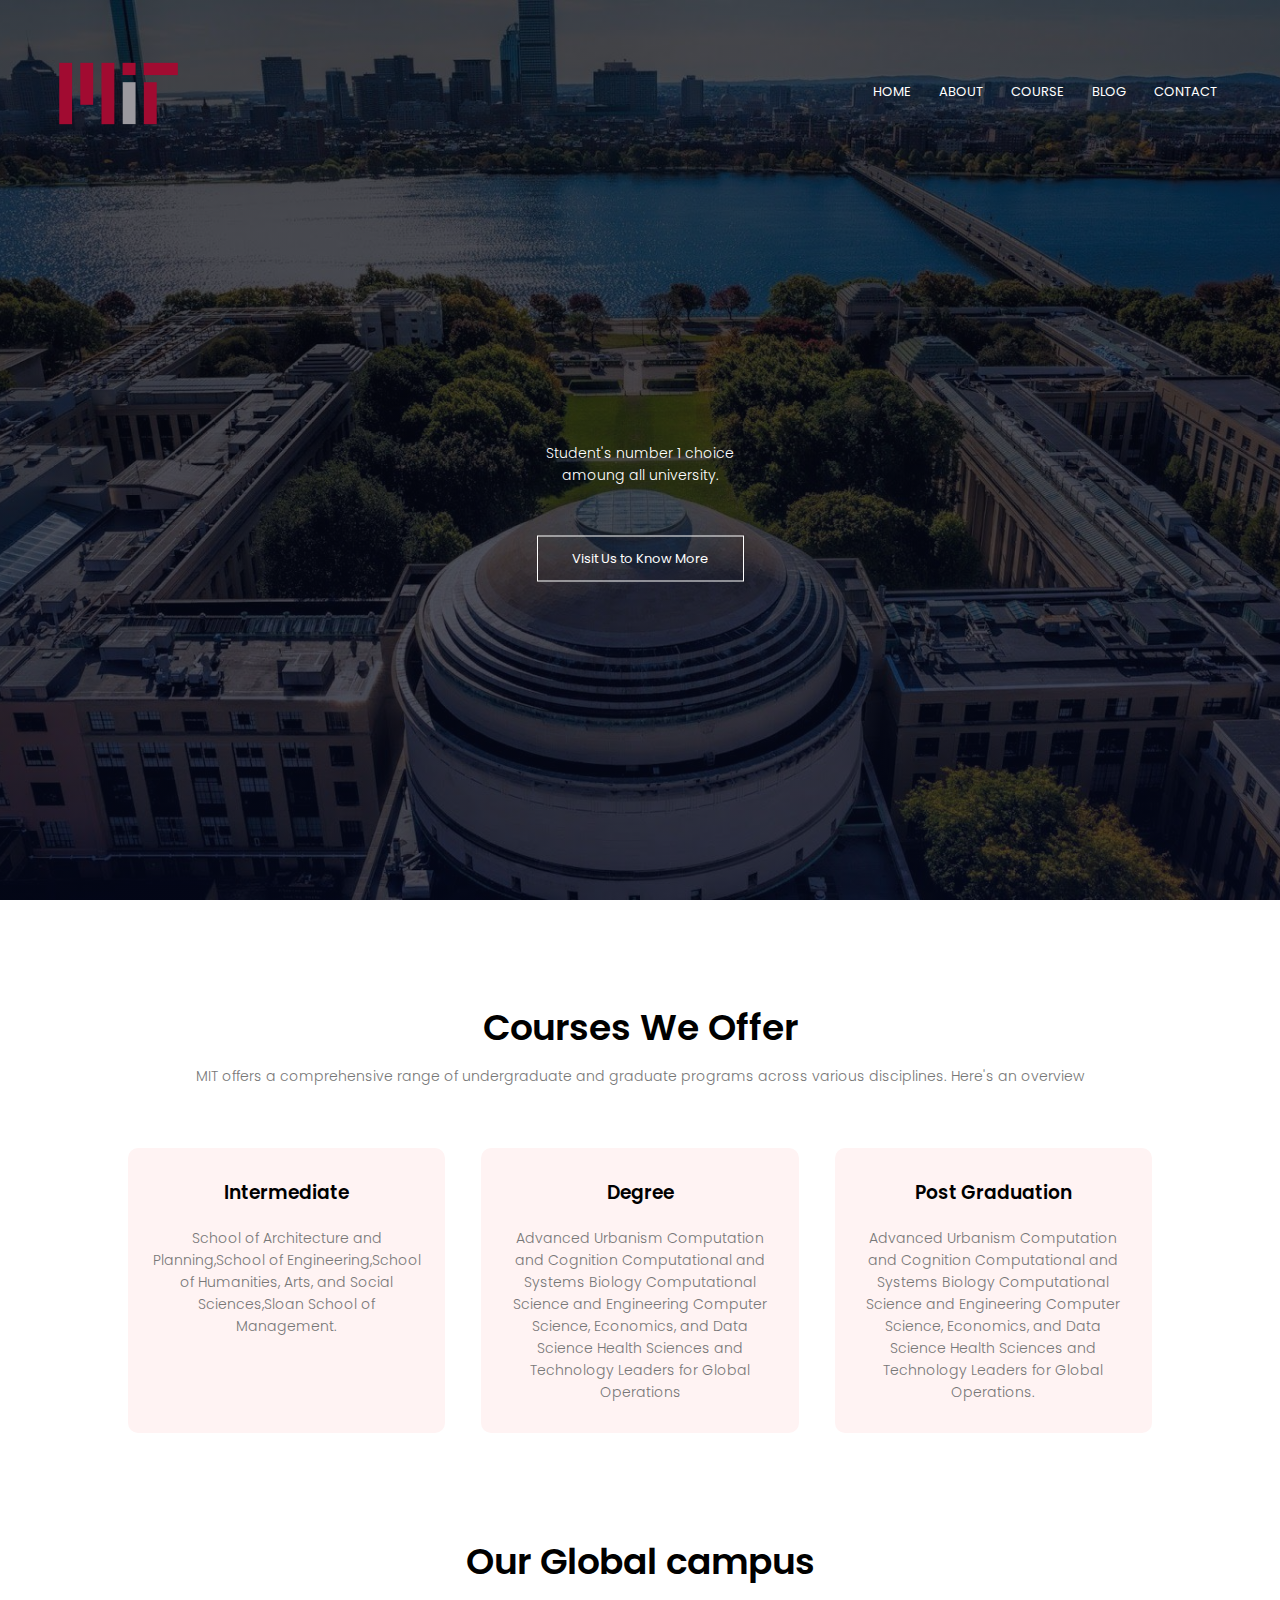
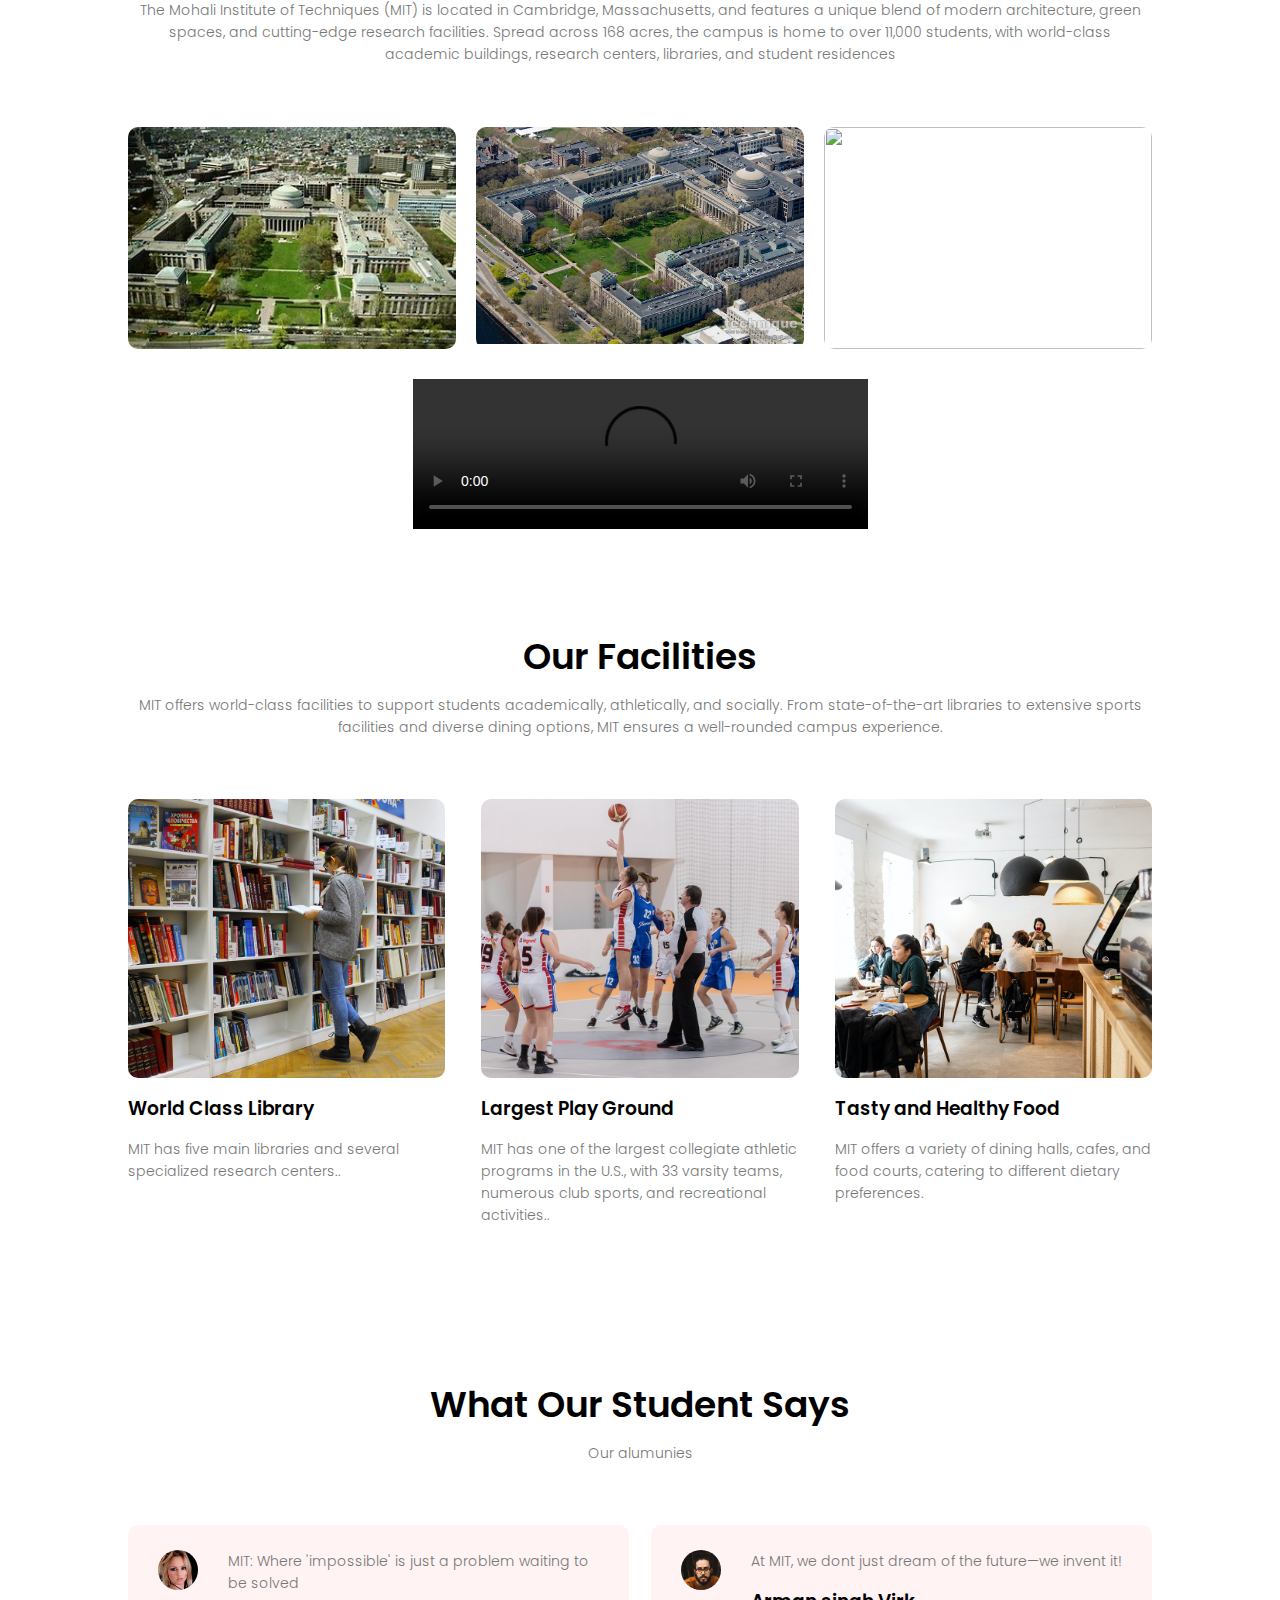
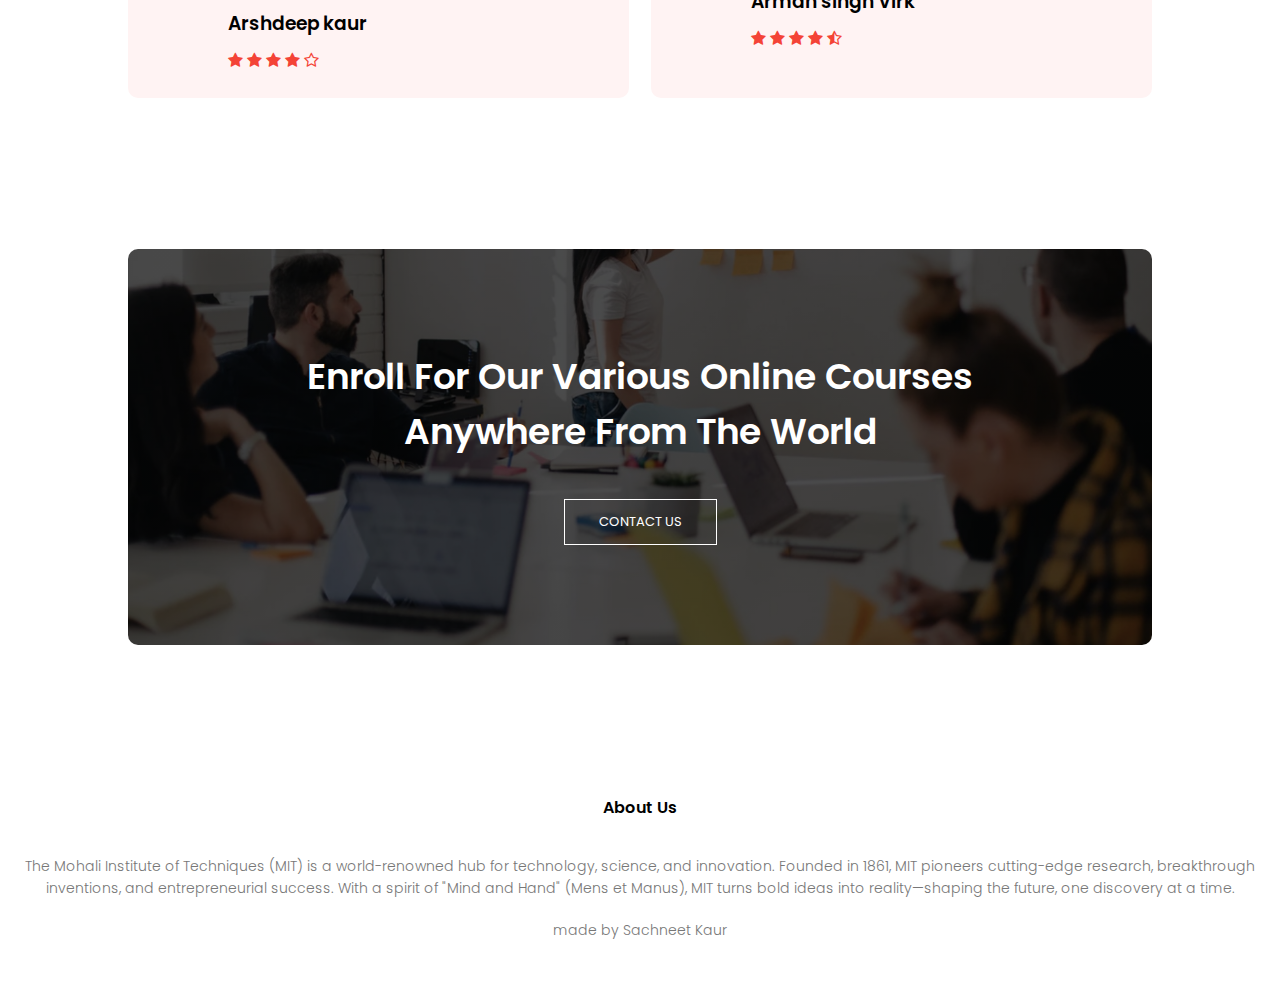
==== commit 9a993bf4: "Update index.html" ====
--- a/index.html
+++ b/index.html
@@ -1,7 +1,7 @@
 <html>
 <head>
 <meta name="viewport" content="width=device-width, initial-scale=1.0">
-<title>massachusetts institute of technology</title>
+<title>Mohali Institute of Techniques </title>
 <link rel="stylesheet" href="style.css">
 <link href="https://fonts.googleapis.com/css?family=Poppins:100,200,300,400,600,700&display=swap" rel="stylesheet">
 <link rel="stylesheet" href="https://stackpath.bootstrapcdn.com/font-awesome/4.7.0/css/font-awesome.min.css"> 
@@ -25,7 +25,7 @@
         </nav>
         
         <div class="text-box">
-            <h1>The Massachusetts Institute of Technology</h1>
+            <h1>Mohali Institute of Techniques </h1>
             <p>Student's number 1 choice <br>amoung all university.</p>
             <a href="contact.html" class="hero-btn">Visit Us to Know More</a>
         </div>
@@ -80,7 +80,7 @@
     
     <section class="campus">
         <h1>Our Global campus</h1>
-        <p>The Massachusetts Institute of Technology (MIT) is located in Cambridge, Massachusetts, and features a unique blend of modern architecture, green spaces, and cutting-edge research facilities. Spread across 168 acres, the campus is home to over 11,000 students, with world-class academic buildings, research centers, libraries, and student residences</p>
+        <p>The Mohali Institute of Techniques (MIT) is located in Cambridge, Massachusetts, and features a unique blend of modern architecture, green spaces, and cutting-edge research facilities. Spread across 168 acres, the campus is home to over 11,000 students, with world-class academic buildings, research centers, libraries, and student residences</p>
             <div class="row">
                 <div class="campus-col">
                     <img src="images/mitcampus1.jpg">
@@ -181,7 +181,7 @@
 
 <section class="footer">
         <h4>About Us</h4>
-        <p>The Massachusetts Institute of Technology (MIT) is a world-renowned hub for technology, science, and innovation. Founded in 1861, MIT pioneers cutting-edge research, breakthrough inventions, and entrepreneurial success. With a spirit of "Mind and Hand" (Mens et Manus), MIT turns bold ideas into reality—shaping the future, one discovery at a time. </p>
+        <p>The Mohali Institute of Techniques (MIT) is a world-renowned hub for technology, science, and innovation. Founded in 1861, MIT pioneers cutting-edge research, breakthrough inventions, and entrepreneurial success. With a spirit of "Mind and Hand" (Mens et Manus), MIT turns bold ideas into reality—shaping the future, one discovery at a time. </p>
         
             
         </div>
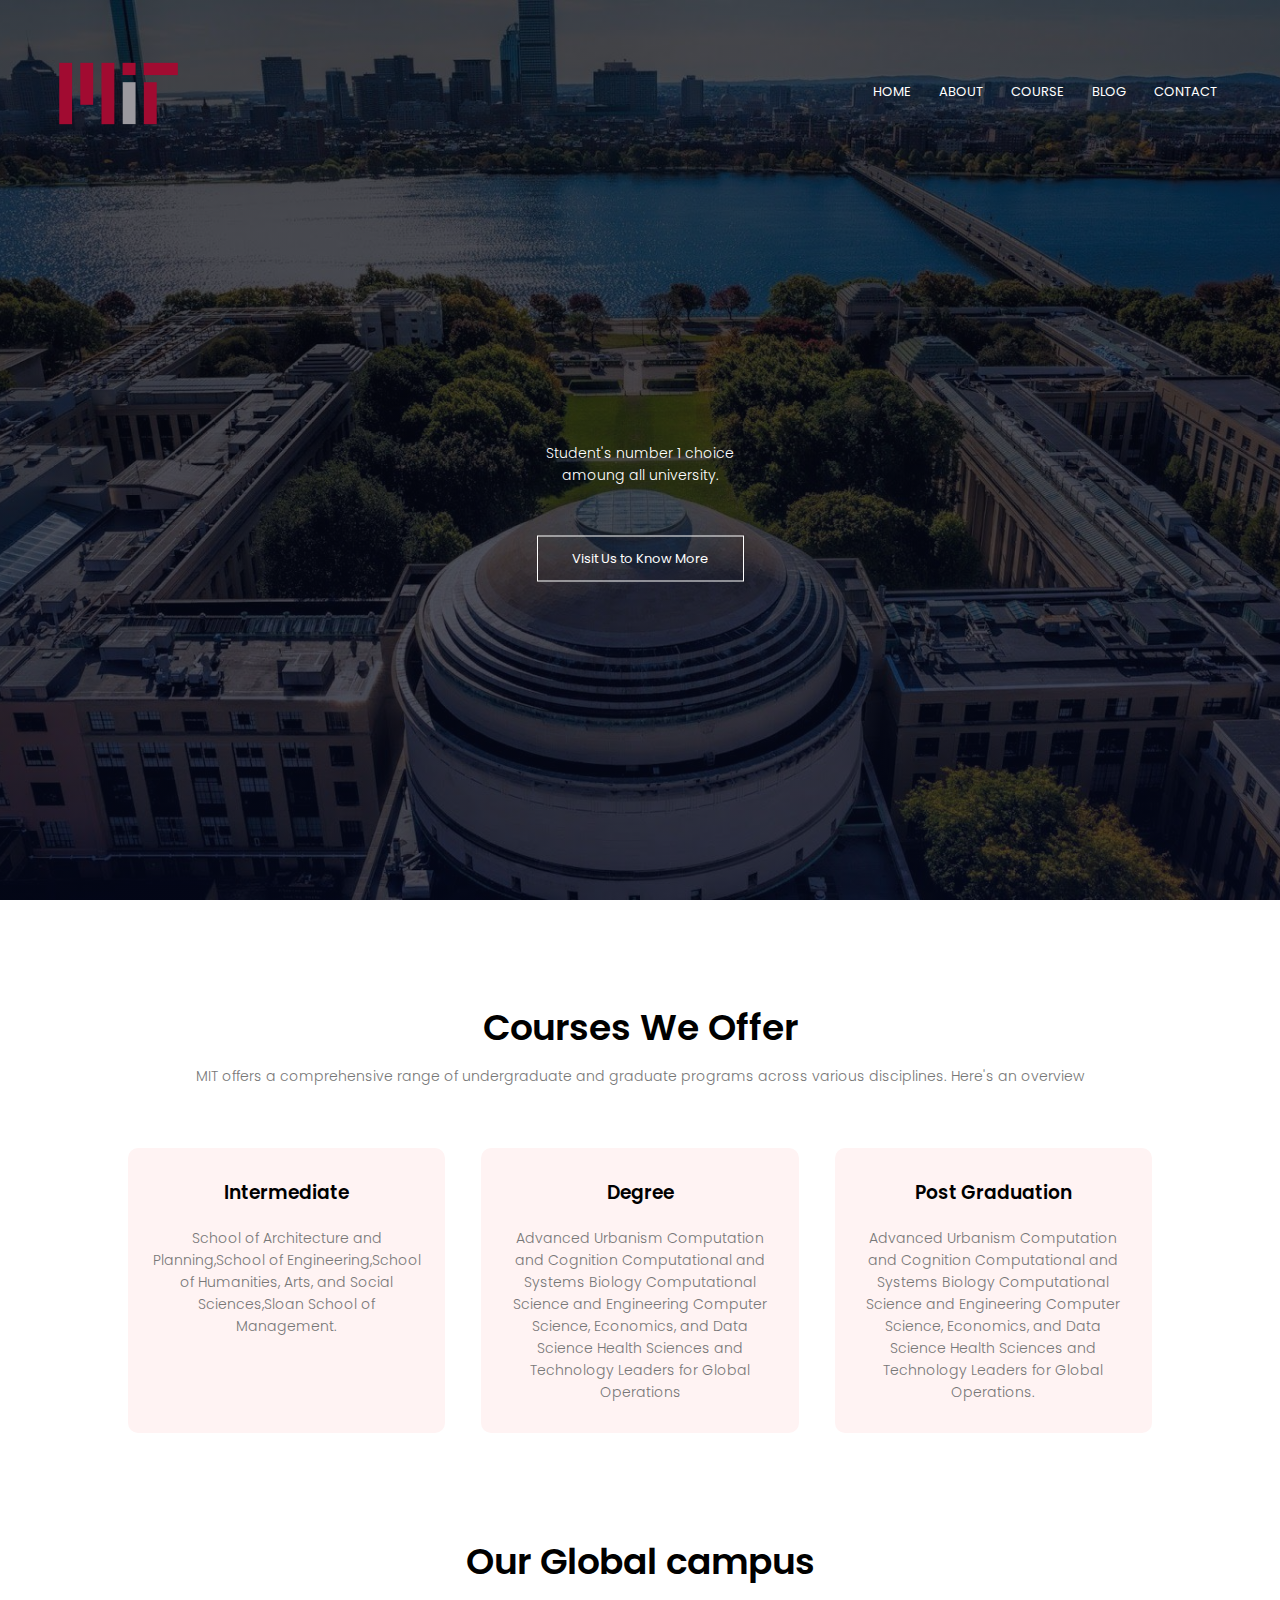
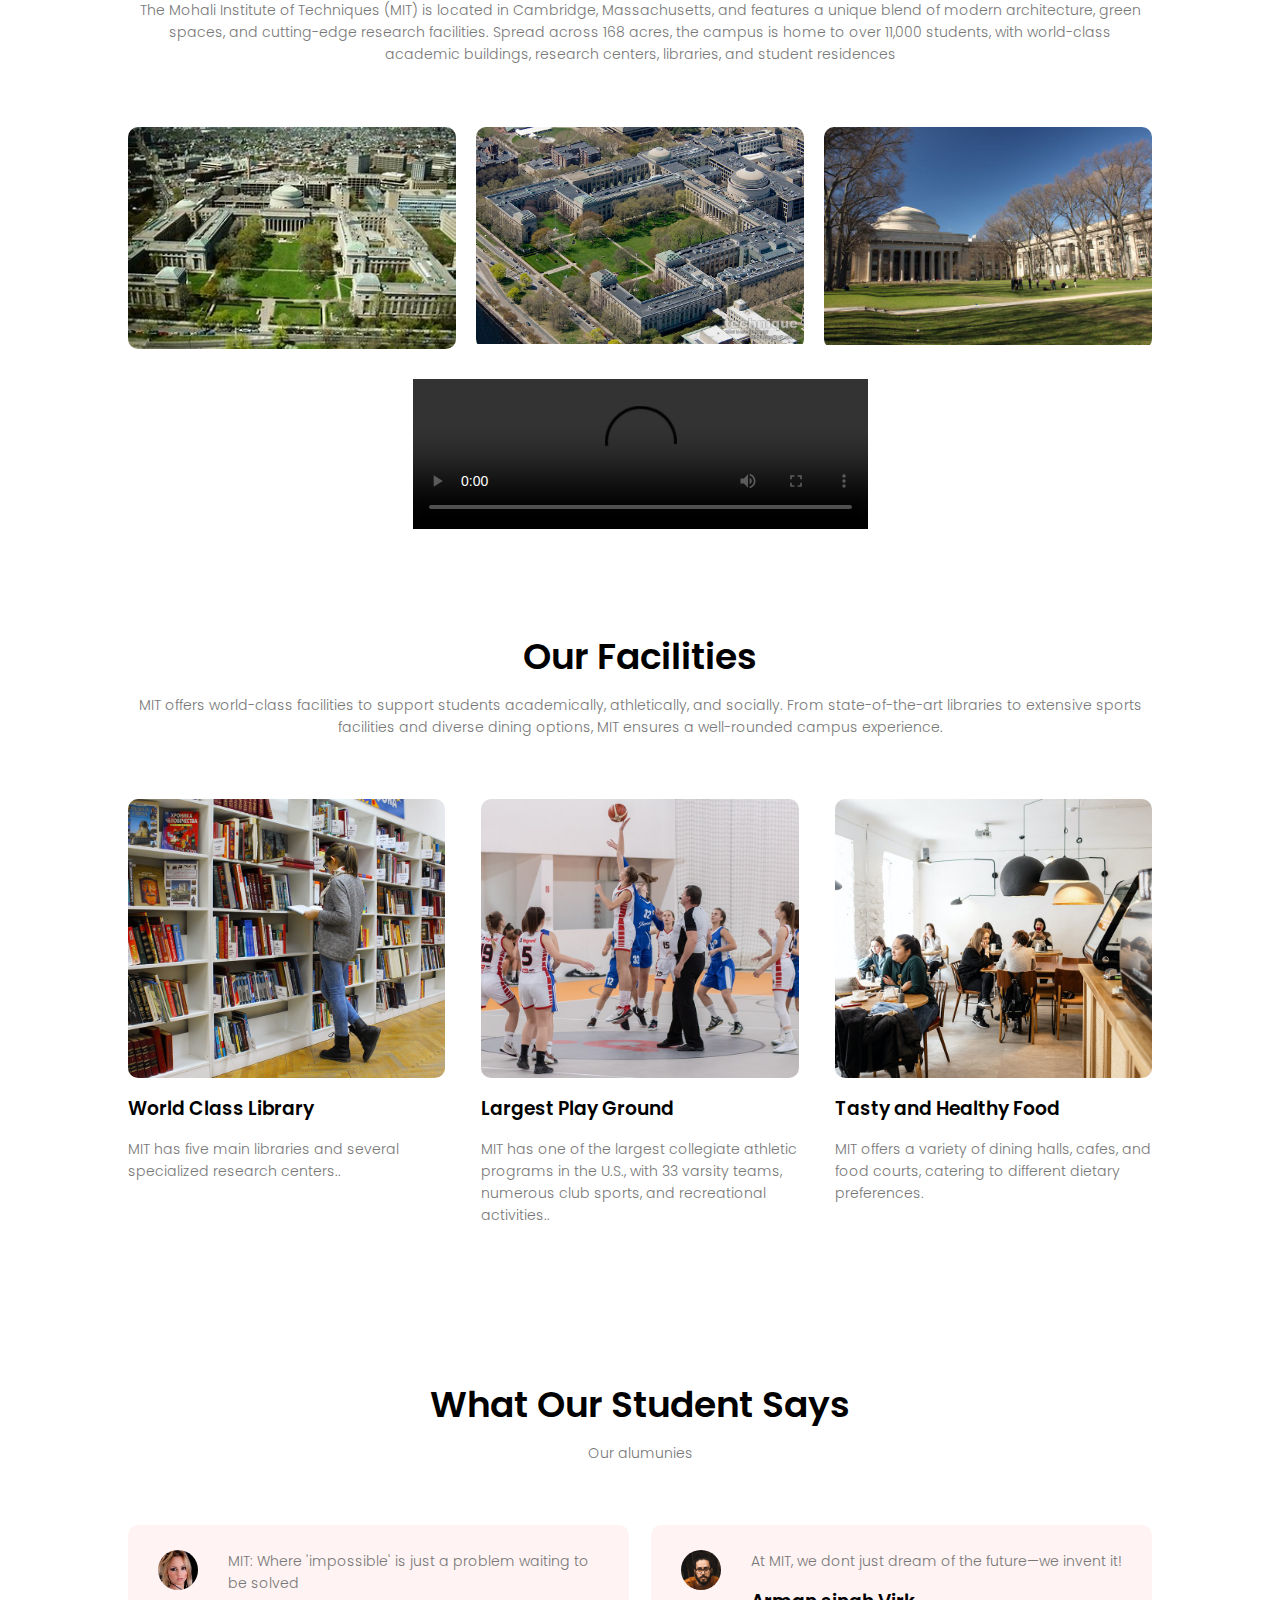
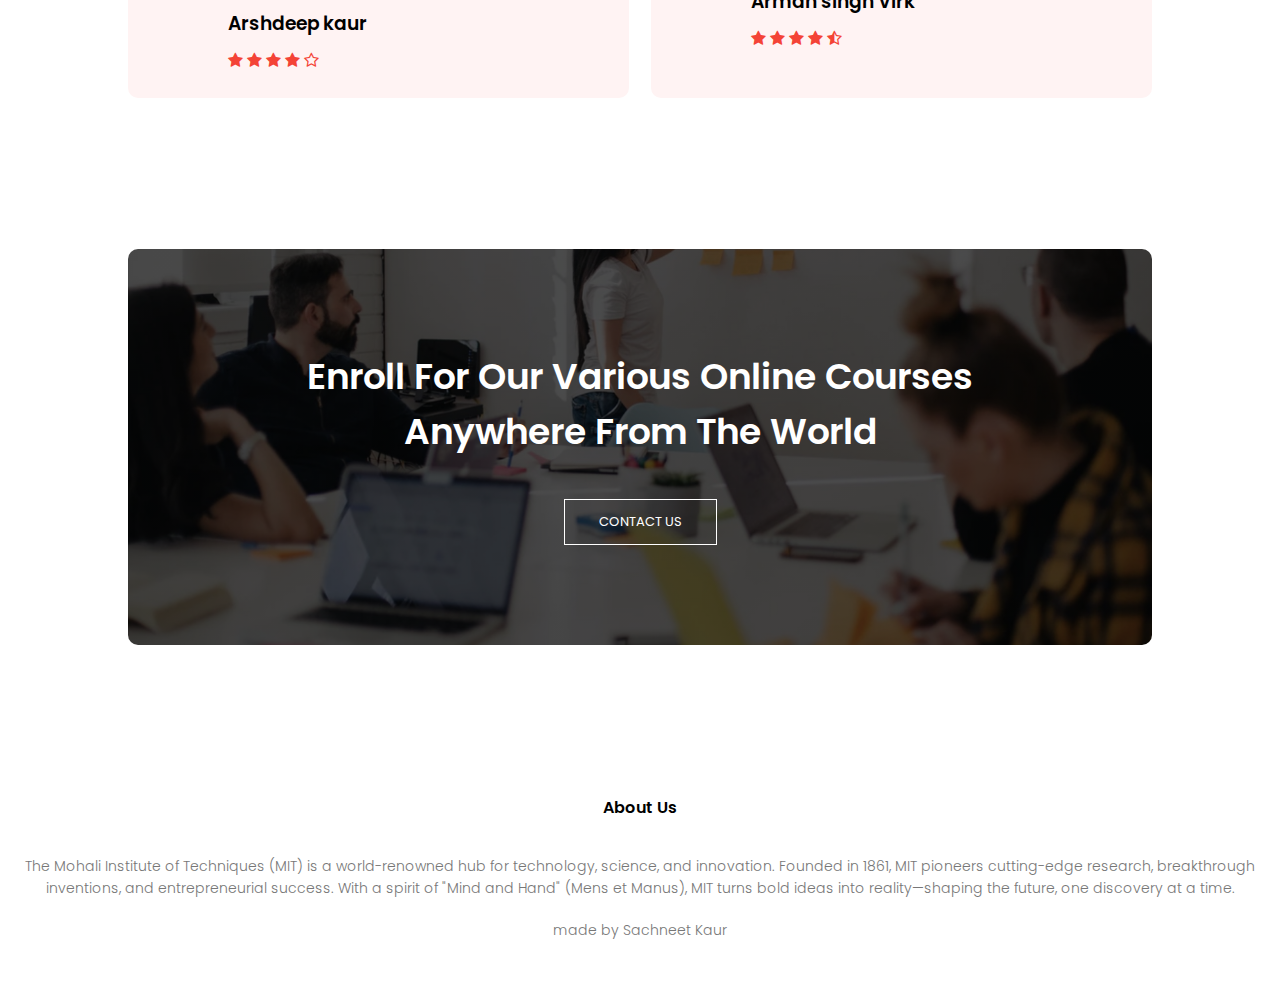
==== commit c49fb417: "Update index.html" ====
--- a/index.html
+++ b/index.html
@@ -95,7 +95,7 @@
                     </div>
                 </div>
                 <div class="campus-col">
-                    <img src="images/mitcampus2.jpg.">
+                    <img src="images/mitcampus2.jpg">
                     <div class="layer">
                         <h3>The Great Dome</h3>
                     
@@ -106,7 +106,7 @@
             </div>
     </section>
     <div style="display: flex; justify-content: center;">
-        <video src="C:/Users/diljo/Downloads/mit.mp4" width="455"  controls></video>
+        <video src="mit.mp4" width="455"  controls></video>
         </div>
     
 <!---------- Facilities ---------->
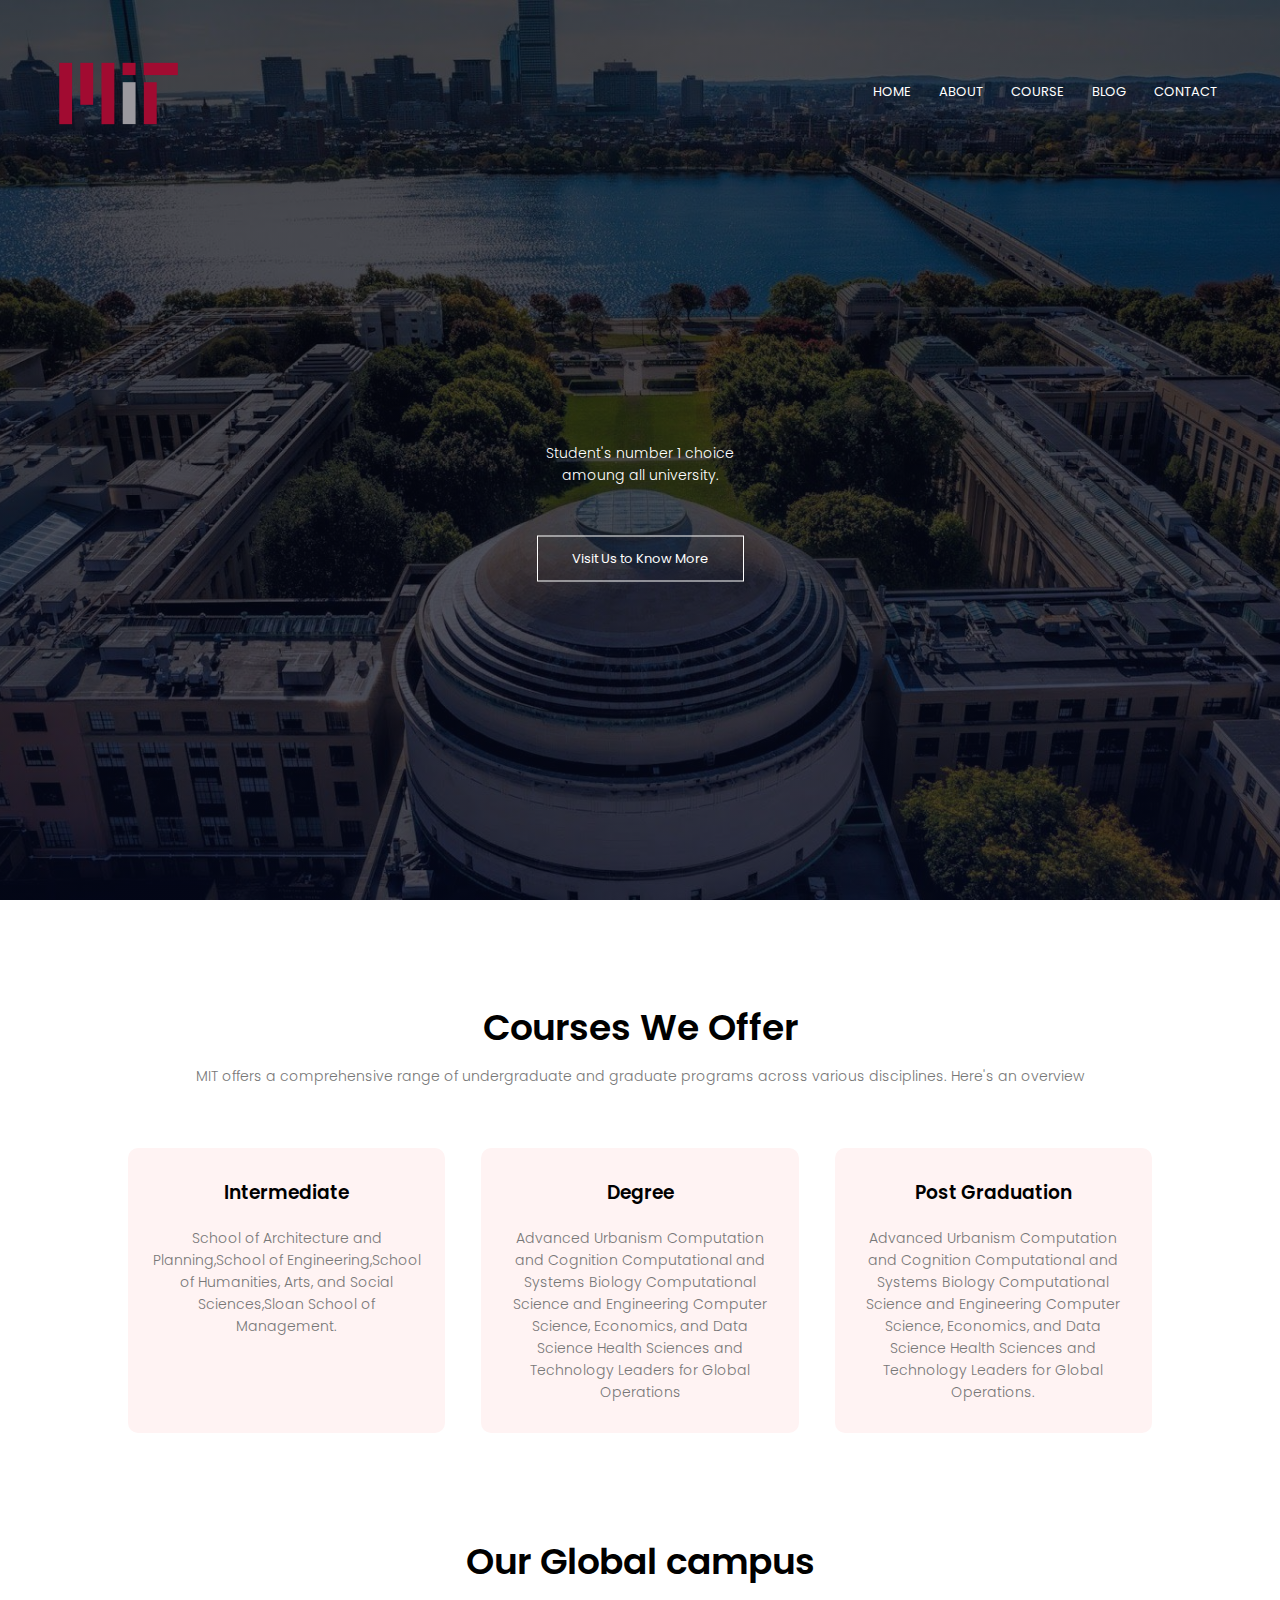
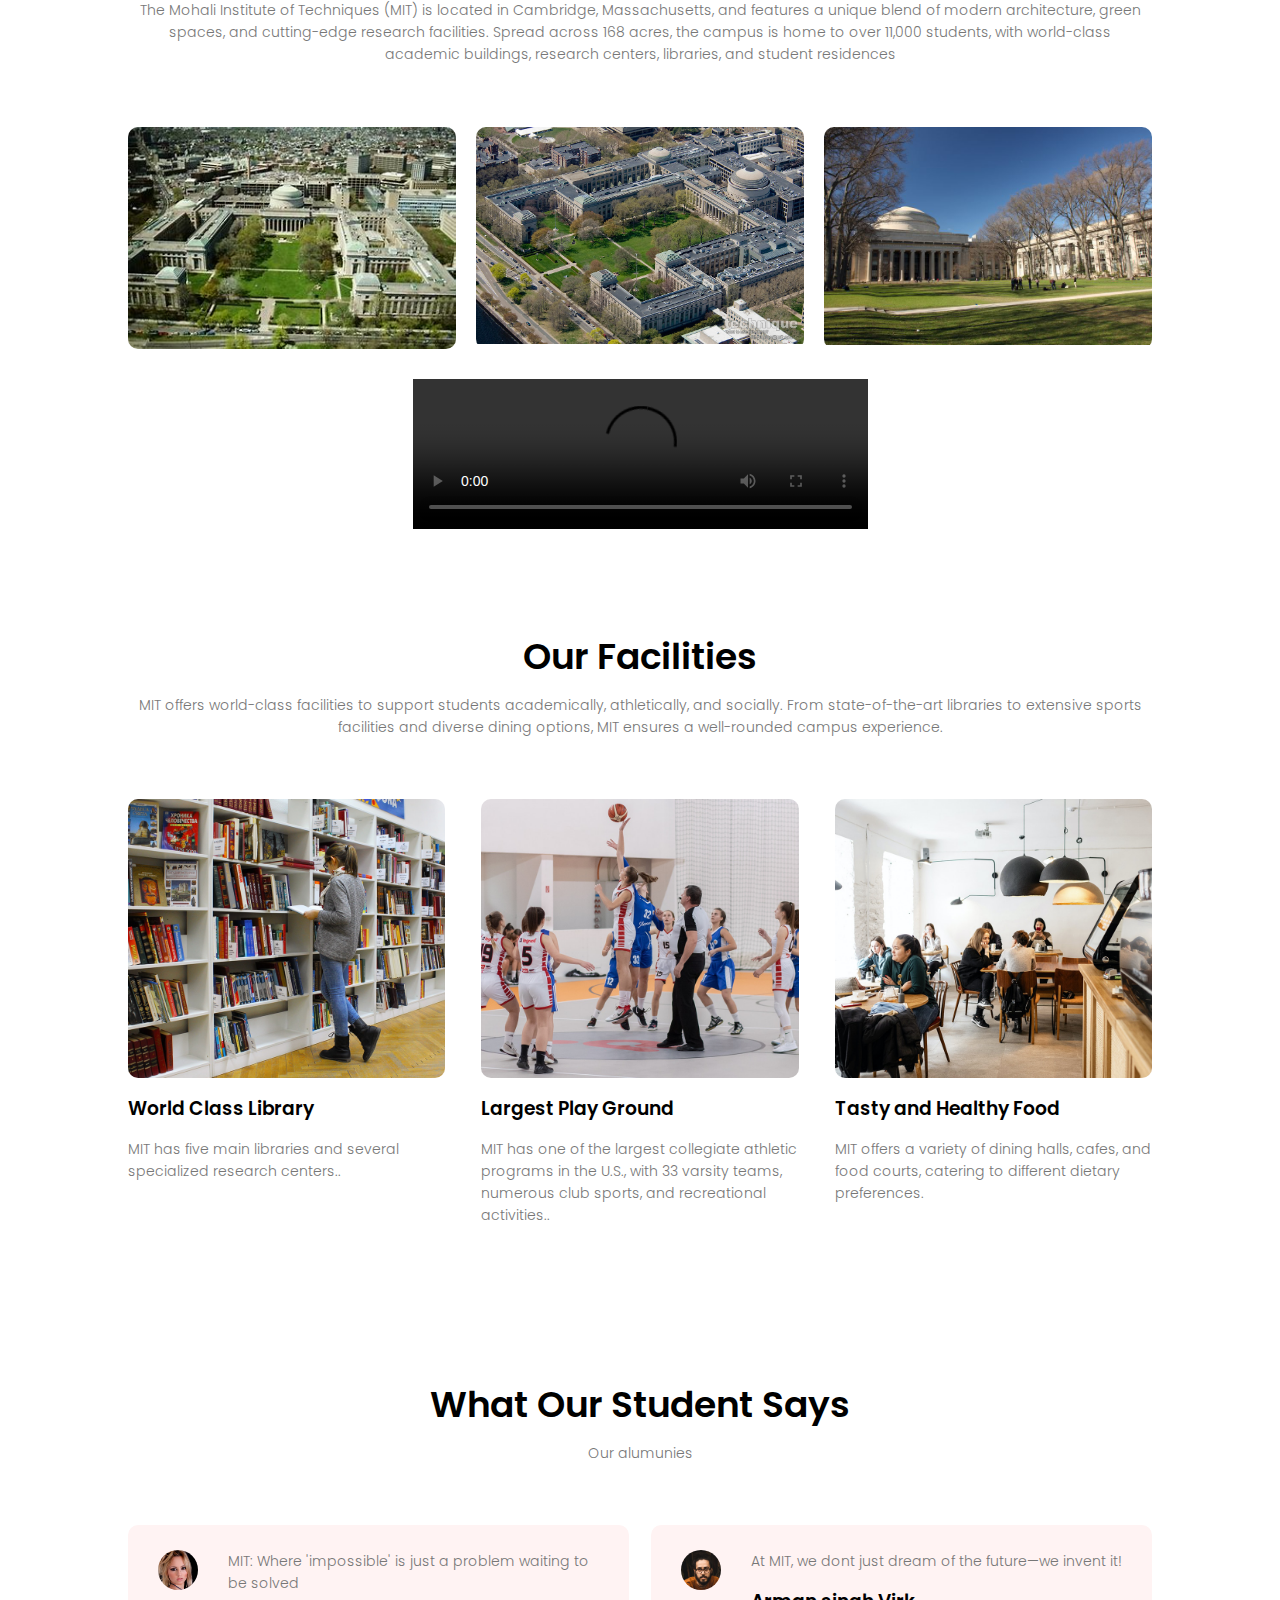
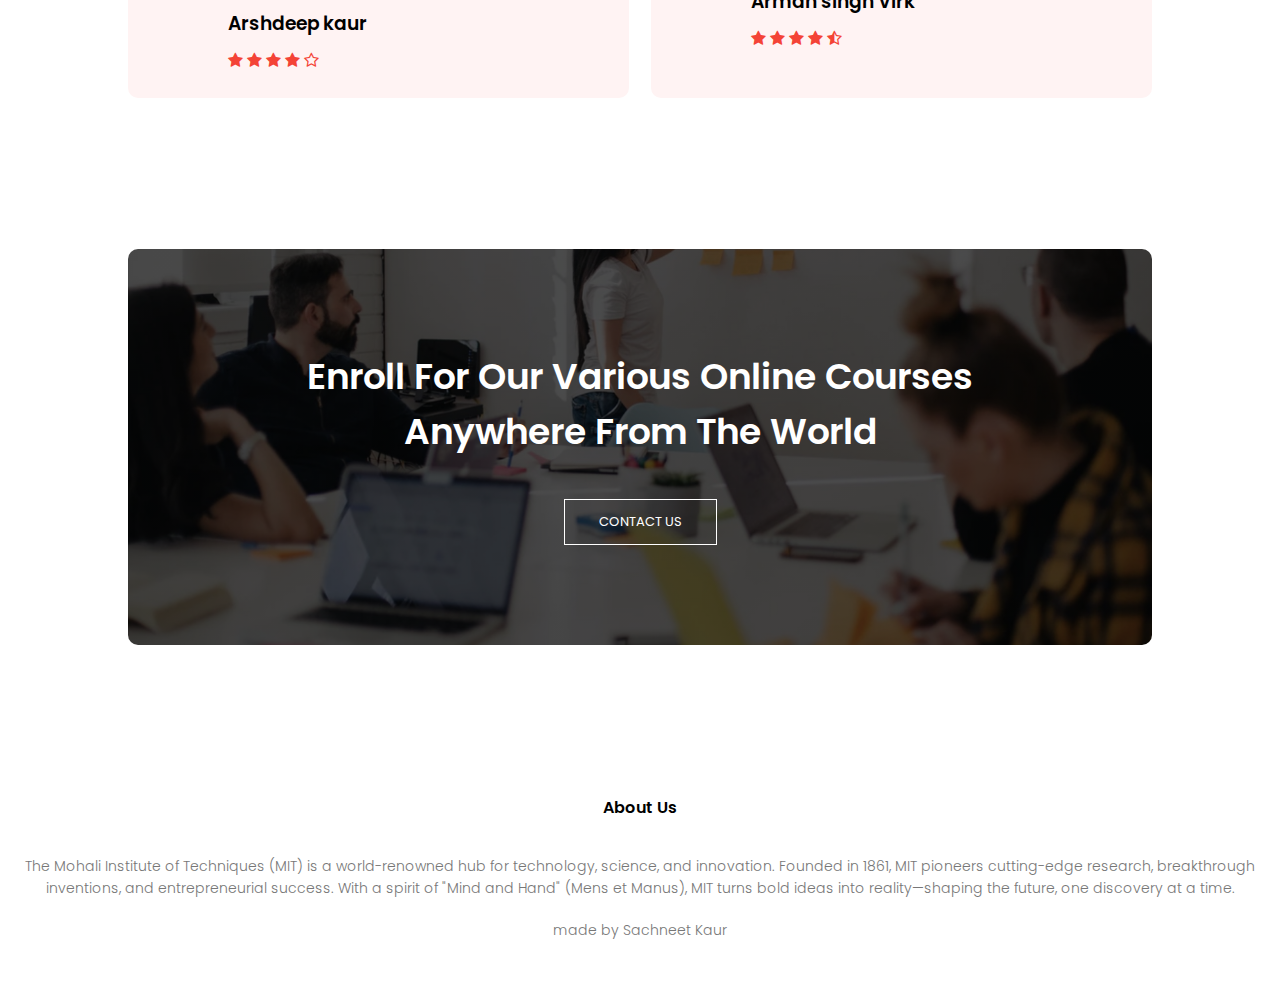
==== commit b894306b: "Update index.html" ====
--- a/index.html
+++ b/index.html
@@ -185,7 +185,7 @@
         
             
         </div>
-        <a href="https://www.youtube.com/c/EasyTutorialsVideo?sub_confirmation=1" class="footer-link"><p>made by Sachneet Kaur</p></a>
+        <p>made by Sachneet Kaur</p>
 </section>    
   
   
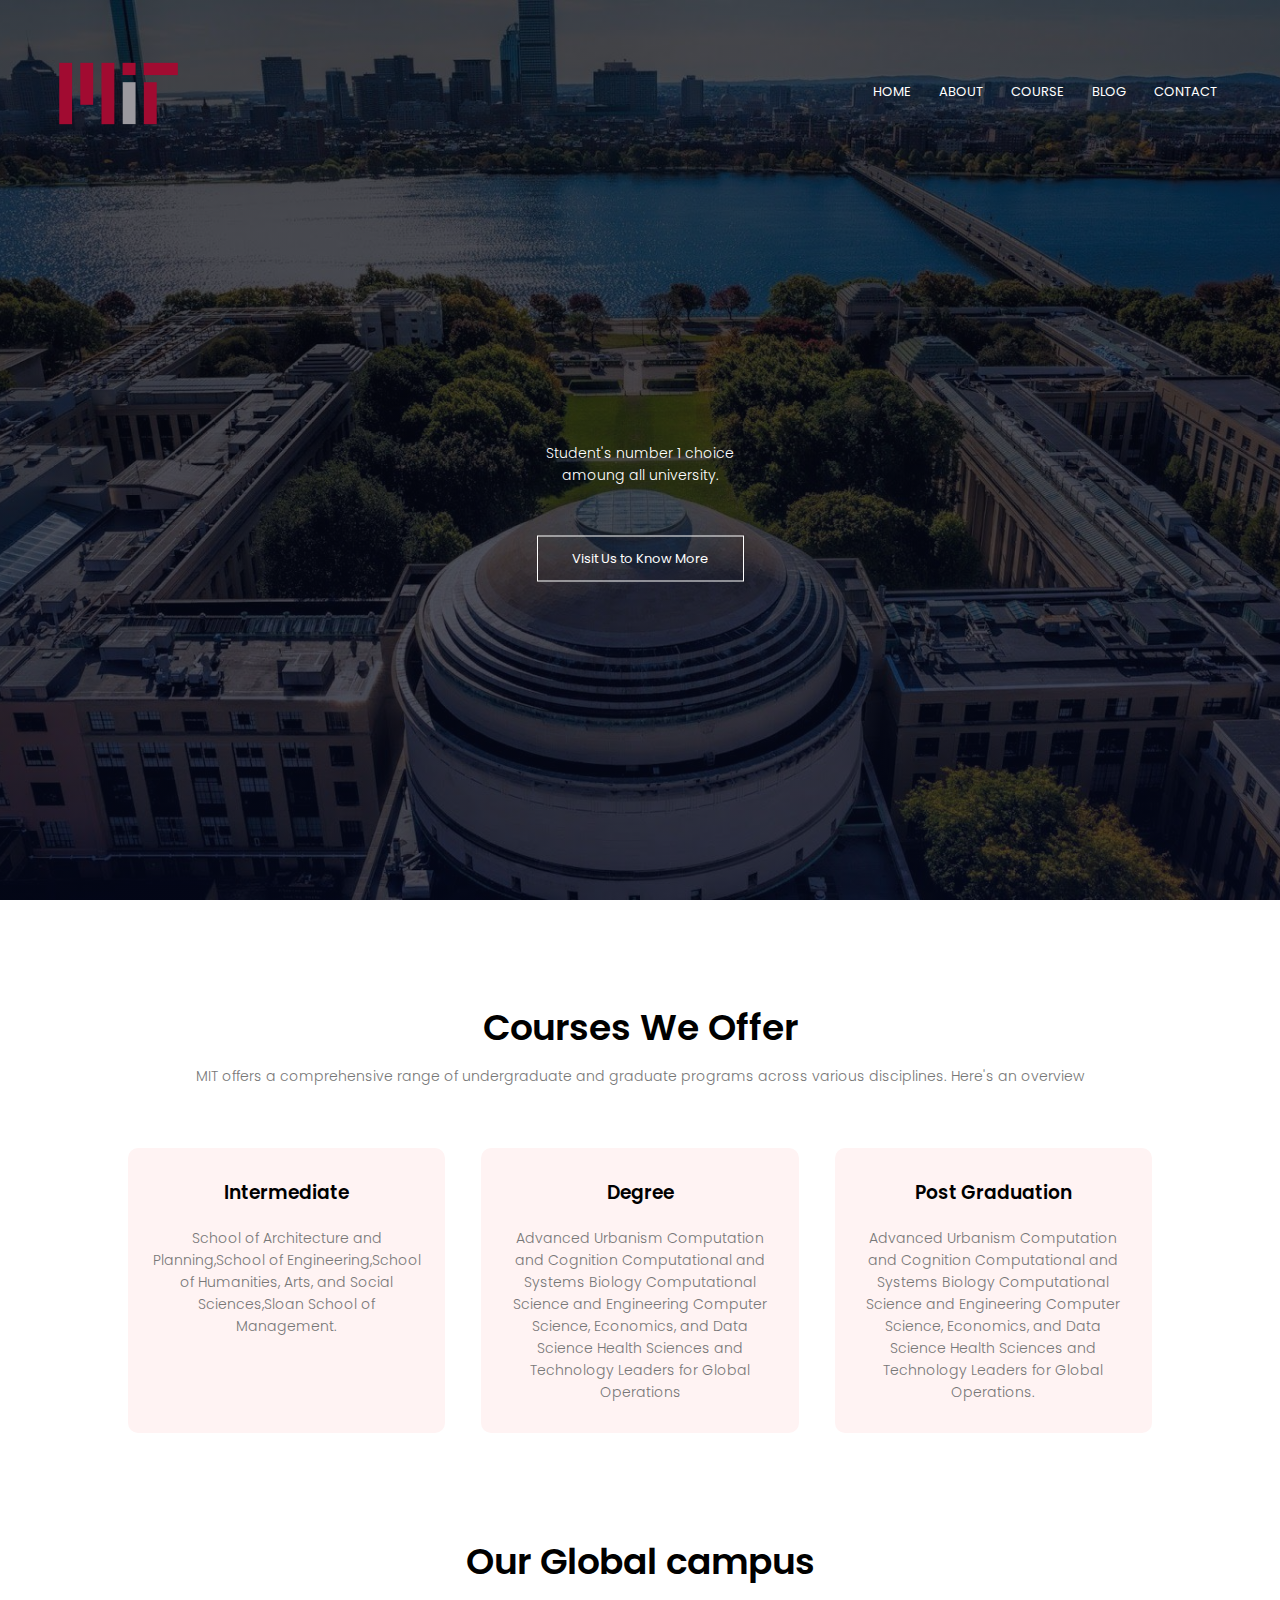
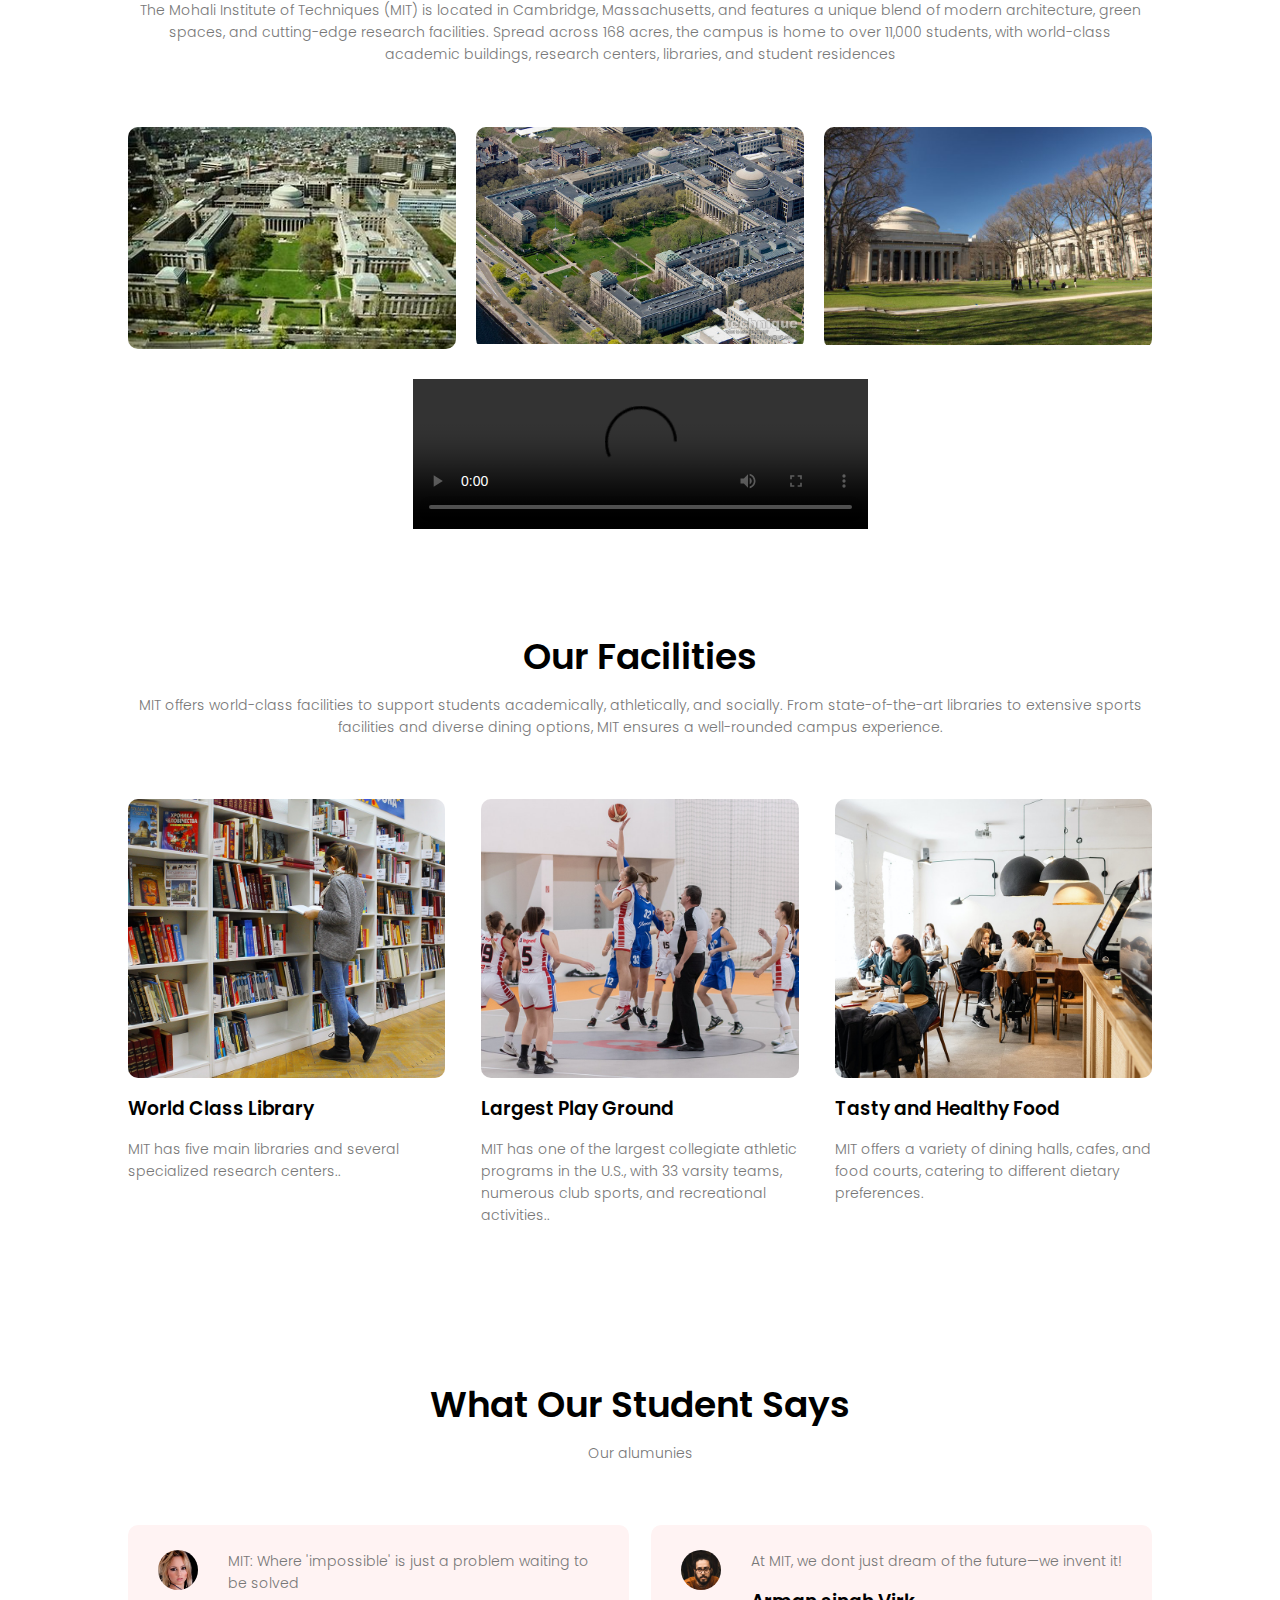
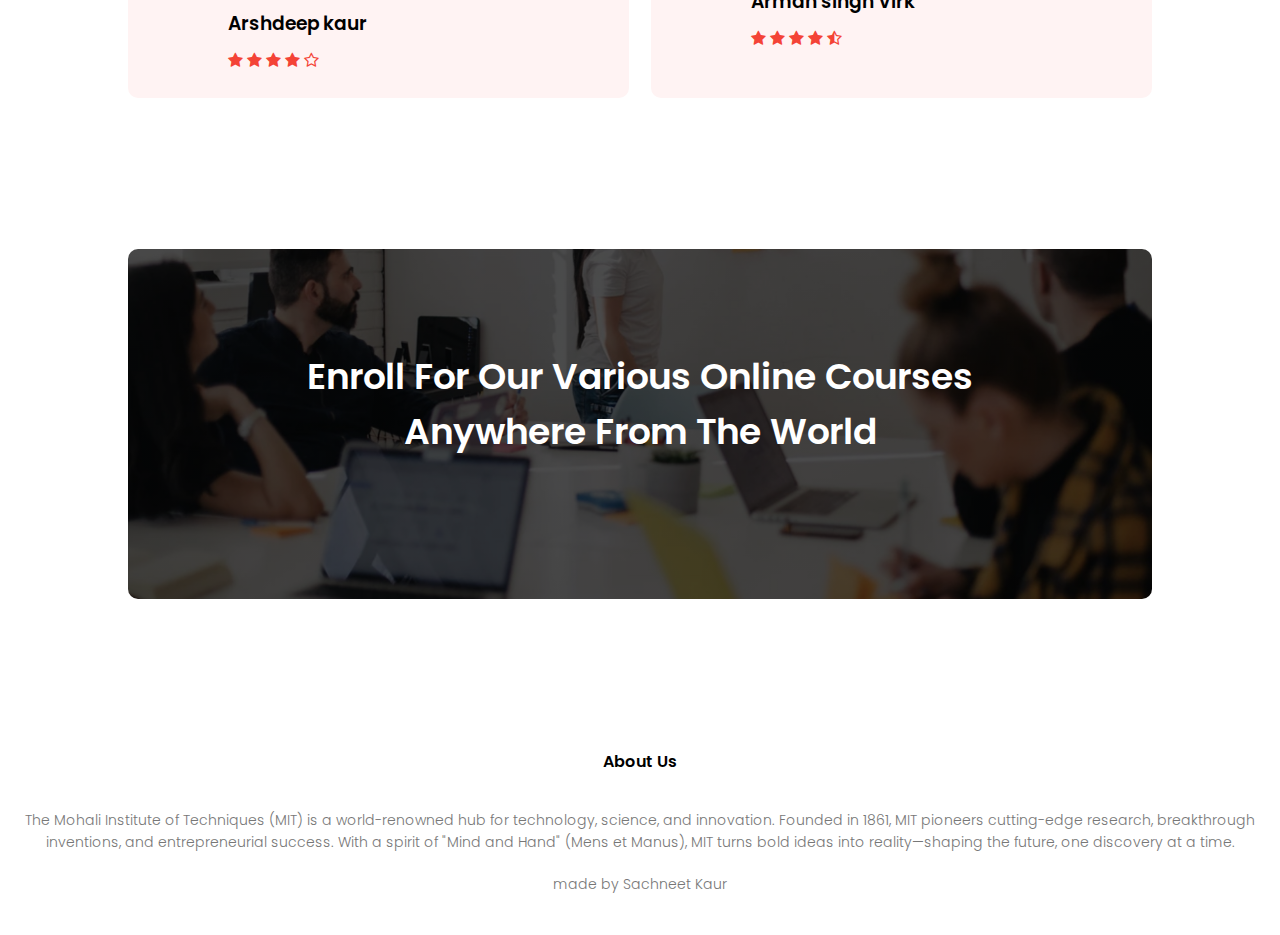
==== commit bde26dbe: "Update index.html" ====
--- a/index.html
+++ b/index.html
@@ -173,7 +173,7 @@
 <section class="cta">
     
        <h1>Enroll For Our Various Online Courses<br>Anywhere From The World</h1>
-        <a href="https://www.youtube.com/c/EasyTutorialsVideo?sub_confirmation=1" class="hero-btn">CONTACT US</a>
+        
     
 </section>    
  
